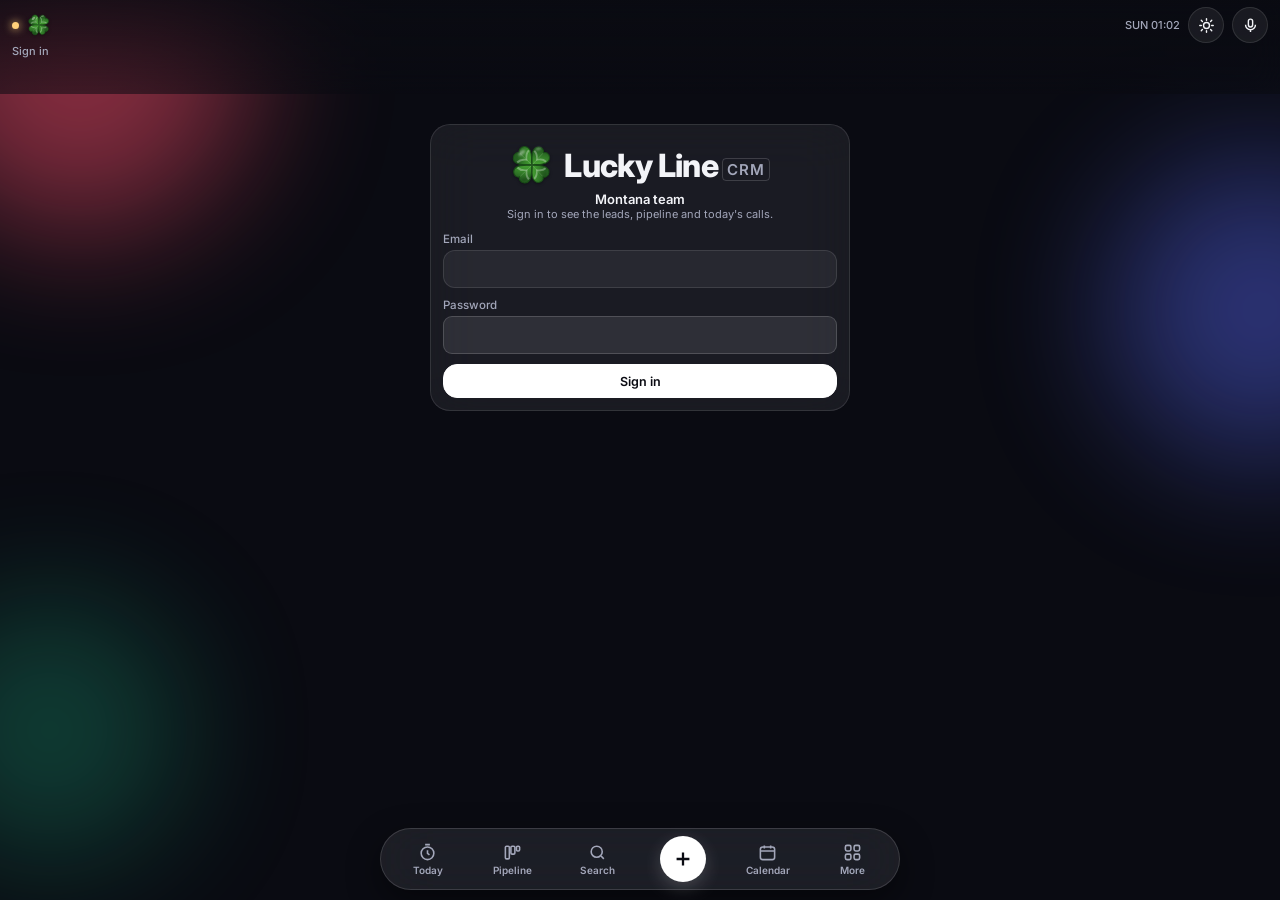
==== index.html @ 07304c15 "Header and sign-in icon: matte four-leaf clover (Clvr without face or stem) Co-Authored-By: Claude O" ====
<!DOCTYPE html>
<html lang="en">
<head>
<meta charset="utf-8">
<meta name="robots" content="noindex,nofollow">
<meta name="viewport" content="width=device-width,initial-scale=1,viewport-fit=cover">
<title>Lucky Line CRM</title>
<meta name="theme-color" content="#0a0b12">
<link rel="manifest" href="manifest.webmanifest">
<meta name="apple-mobile-web-app-capable" content="yes">
<meta name="mobile-web-app-capable" content="yes">
<meta name="apple-mobile-web-app-status-bar-style" content="black-translucent">
<meta name="apple-mobile-web-app-title" content="Lucky Line">
<link rel="apple-touch-icon" href="icons/icon-180.png">
<link rel="icon" href="icons/icon-192.png">
<script>try{const m=localStorage.getItem('llcrm.theme')||'night';if(m==='day'||(m==='auto'&&matchMedia('(prefers-color-scheme: light)').matches))document.documentElement.classList.add('daymode')}catch(e){}</script>
<link rel="stylesheet" href="x.css">
<link rel="preconnect" href="https://fonts.googleapis.com">
<link href="https://fonts.googleapis.com/css2?family=Inter:wght@400;500;600&family=JetBrains+Mono:wght@500&display=swap" rel="stylesheet">
<style>
/* App shell: top bar, scrolling content and the floating menu are stacked flex rows, so nothing ever sits on top of content. */
:root{--bg:#06080c;--panel:#0e1219;--panel2:#141a23;--border:#1b2230;--border2:#263042;--text:#e9eef6;--muted:#7c879a;--faint:#556073;--accent:#3ee0a1;--accent-bg:#0f2a20;--red:#ff4d4d;--red-bg:#2a1013;--amber:#ffc53d;--amber-bg:#2a2210;--green:#3ee0a1;--green-bg:#0f2a20;--blue:#6aa8ff}
*{box-sizing:border-box;-webkit-tap-highlight-color:transparent}
html,body{margin:0;height:100%;overflow:hidden;background:var(--bg);color:var(--text);font:13px/1.4 Inter,system-ui,-apple-system,sans-serif;-webkit-font-smoothing:antialiased}
body{display:flex;flex-direction:column;height:100dvh}
button,input,select,textarea{font:inherit;color:inherit}
a{color:inherit;text-decoration:none}
.mono{font-family:'JetBrains Mono',ui-monospace,monospace}
.top{flex:none;position:relative;z-index:30;background:var(--bg);padding:calc(env(safe-area-inset-top) + 6px) 12px 0}
.toprow{display:flex;align-items:center;gap:8px;min-height:38px}
.brand{flex:1;min-width:0;display:flex;align-items:center;gap:8px;font:600 12.5px 'JetBrains Mono',monospace;letter-spacing:.12em;color:var(--accent);text-transform:uppercase}
.dot{width:7px;height:7px;border-radius:50%;background:var(--green);box-shadow:0 0 8px var(--green);flex:none}
.dot.off{background:var(--amber);box-shadow:0 0 8px var(--amber)}
.status{font:500 10.5px 'JetBrains Mono',monospace;color:var(--muted);letter-spacing:.04em;white-space:nowrap;overflow:hidden;text-overflow:ellipsis;padding:0 0 6px;text-transform:uppercase}
.ib{width:36px;height:36px;border-radius:10px;border:1px solid var(--border);background:var(--panel);display:grid;place-items:center;cursor:pointer;flex:none}
.ib svg{width:17px;height:17px}
/* urgency orbs: glow grows green → yellow → red → hot red */
.orbs{display:flex;gap:10px;overflow-x:auto;padding:8px 2px 12px;scrollbar-width:none;border-bottom:1px solid var(--border)}
.orbs::-webkit-scrollbar{display:none}
.orb{flex:none;width:60px;text-align:center;font:600 9.5px 'JetBrains Mono',monospace;letter-spacing:.04em;color:var(--muted);text-transform:uppercase;cursor:pointer;background:none;border:0;padding:6px 0 0}
.orb i{display:grid;place-items:center;width:50px;height:50px;border-radius:50%;margin:0 auto 6px;font:700 12px 'JetBrains Mono',monospace;font-style:normal;color:#fff;background:#0b0f15}
.orb span{display:block;white-space:nowrap;overflow:hidden;text-overflow:ellipsis}
.og i{border:2px solid var(--green);box-shadow:0 0 6px rgba(62,224,161,.45)}
.oy i{border:2px solid var(--amber);box-shadow:0 0 10px rgba(255,197,61,.7),0 0 18px rgba(255,197,61,.3)}
.or i{border:2.5px solid var(--red);box-shadow:0 0 12px rgba(255,77,77,.85),0 0 24px rgba(255,77,77,.45)}
.orr i{border:3px solid #ff2d55;box-shadow:0 0 14px #ff2d55,0 0 30px rgba(255,45,85,.7),0 0 50px rgba(255,45,85,.35);animation:throb 1.4s ease-in-out infinite}
@keyframes throb{50%{box-shadow:0 0 20px #ff2d55,0 0 44px rgba(255,45,85,.85),0 0 70px rgba(255,45,85,.45)}}
@media (prefers-reduced-motion:reduce){.orr i,.late3{animation:none}}
#scroll{flex:1;min-height:0;overflow-y:auto;-webkit-overflow-scrolling:touch;overscroll-behavior:contain}
main{max-width:820px;margin:0 auto;padding:12px 12px 20px}
h2{font:600 10.5px 'JetBrains Mono',monospace;letter-spacing:.1em;text-transform:uppercase;color:var(--muted);margin:16px 2px 8px;display:flex;justify-content:space-between;align-items:center}
h2 .n{color:var(--faint)}
.card{background:var(--panel);border:1px solid var(--border);border-radius:14px;padding:11px}
.stack>*+*{margin-top:8px}
.grid{display:grid;grid-template-columns:repeat(2,minmax(0,1fr));gap:8px}
.w2{grid-column:1/-1}
.grid2{display:grid;grid-template-columns:repeat(2,minmax(0,1fr));gap:8px}
@media (min-width:700px){.grid{grid-template-columns:repeat(3,minmax(0,1fr))}}
.row{display:flex;align-items:center;gap:8px}
.grow{flex:1;min-width:0}
.t{font-weight:600;font-size:13px;line-height:1.25;overflow-wrap:anywhere}
.s{font-size:11px;color:var(--muted);overflow-wrap:anywhere;line-height:1.35}
.k{font:600 9.5px 'JetBrains Mono',monospace;letter-spacing:.1em;text-transform:uppercase;color:var(--muted)}
.v{font:700 22px 'JetBrains Mono',monospace;letter-spacing:-.02em;margin-top:2px}
.tag{font:700 10px 'JetBrains Mono',monospace;letter-spacing:.06em;text-transform:uppercase;margin-top:6px;display:block}
.pill{display:inline-flex;align-items:center;gap:4px;font:600 10px 'JetBrains Mono',monospace;letter-spacing:.05em;text-transform:uppercase;padding:2px 7px;border-radius:6px;background:var(--panel2);color:var(--muted);white-space:nowrap}
.pill.red{background:var(--red-bg);color:var(--red)}.pill.amber{background:var(--amber-bg);color:var(--amber)}.pill.green{background:var(--green-bg);color:var(--green)}.pill.acc{background:var(--accent-bg);color:var(--accent)}
.clock{font:700 26px 'JetBrains Mono',monospace;letter-spacing:-.02em;margin:6px 0 6px;color:var(--amber)}
.clock.late{color:var(--red);text-shadow:0 0 14px rgba(255,77,77,.55)}
.bar{height:3px;border-radius:2px;background:var(--panel2);overflow:hidden}.bar>i{display:block;height:3px;background:var(--amber)}
.bar.late>i{background:var(--red);box-shadow:0 0 8px var(--red)}
.btns{display:flex;gap:6px;flex-wrap:wrap;margin-top:10px}
.b{min-height:34px;padding:0 11px;border-radius:9px;border:1px solid var(--border2);background:var(--panel2);display:inline-flex;align-items:center;justify-content:center;gap:5px;cursor:pointer;font-weight:600;font-size:12px;text-align:center}
.b.p{background:var(--accent);border-color:var(--accent);color:#03140d;box-shadow:0 0 14px rgba(62,224,161,.35)}
.b.sm{min-height:32px;padding:0 9px;font-size:11.5px}
.b.ic{width:34px;padding:0}
.b svg{width:14px;height:14px}
.b.f{flex:1 1 110px}
.stat .v{font-size:24px}
.task{display:flex;gap:8px;align-items:flex-start;padding:10px 0;border-top:1px solid var(--border)}
.task:first-child{border-top:0;padding-top:0}
.chk{width:22px;height:22px;border-radius:7px;border:1.5px solid var(--faint);background:transparent;flex:none;cursor:pointer;display:grid;place-items:center;padding:0}
.chk svg{width:13px;height:13px;opacity:0}.chk.on{background:var(--accent);border-color:var(--accent);color:#03140d}.chk.on svg{opacity:1}
.acts{display:flex;gap:5px;margin-top:8px;flex-wrap:wrap}
/* floating frosted menu (in its own row, so it never covers content) */
.nav{flex:none;position:relative;z-index:20;padding:6px 14px calc(env(safe-area-inset-bottom) + 10px);background:var(--bg)}
.nav>div{max-width:520px;margin:0 auto;height:62px;border-radius:31px;background:rgba(22,28,38,.72);backdrop-filter:blur(22px) saturate(1.4);-webkit-backdrop-filter:blur(22px) saturate(1.4);border:1px solid rgba(255,255,255,.08);box-shadow:0 10px 30px rgba(0,0,0,.55);display:grid;grid-template-columns:repeat(6,1fr);align-items:center;padding:0 4px}
.nav a{display:flex;flex-direction:column;align-items:center;justify-content:center;gap:2px;font:600 9px 'JetBrains Mono',monospace;letter-spacing:.08em;text-transform:uppercase;color:var(--muted);height:52px;border-radius:26px}
.nav a.on{color:var(--accent);text-shadow:0 0 10px rgba(62,224,161,.7)}
.nav a.on svg{filter:drop-shadow(0 0 6px rgba(62,224,161,.8))}
.nav svg{width:19px;height:19px}
.nav a.plus{width:46px;height:46px;margin:0 auto;border-radius:50%;background:var(--accent);color:#03140d;box-shadow:0 0 18px rgba(62,224,161,.6)}
.nav a.plus svg{width:22px;height:22px}
.chips{display:flex;gap:6px;overflow-x:auto;padding-bottom:4px;scrollbar-width:none}.chips::-webkit-scrollbar{display:none}
.chip{flex:none;min-height:32px;padding:0 11px;border-radius:16px;border:1px solid var(--border2);background:var(--panel);font:600 10.5px 'JetBrains Mono',monospace;letter-spacing:.05em;text-transform:uppercase;cursor:pointer;white-space:nowrap;color:var(--muted)}
.chip.on{background:var(--accent-bg);color:var(--accent);border-color:var(--accent);box-shadow:0 0 10px rgba(62,224,161,.3)}
.risk{height:3px;border-radius:2px;background:var(--panel2);margin-top:8px;overflow:hidden}.risk>i{display:block;height:3px}
input[type=text],input[type=tel],input[type=email],input[type=number],input[type=search],input[type=date],select,textarea{width:100%;min-height:38px;border-radius:9px;border:1px solid var(--border2);background:var(--panel2);padding:8px 10px;outline:none;font-size:13px}
input:focus,select:focus,textarea:focus{border-color:var(--accent);box-shadow:0 0 0 3px rgba(62,224,161,.15)}
input[type=file]{width:100%;font-size:12px}
textarea{min-height:80px;resize:vertical}
label.f{display:block;font:600 9.5px 'JetBrains Mono',monospace;letter-spacing:.1em;text-transform:uppercase;color:var(--muted);margin:10px 0 4px}
.empty{color:var(--muted);font-size:12px;padding:4px 0}
.thumbs{display:grid;grid-template-columns:repeat(4,minmax(0,1fr));gap:5px;margin-top:8px}.thumbs img{width:100%;aspect-ratio:4/3;object-fit:cover;border-radius:6px;display:block;background:var(--panel2)}
.prog{font:500 11.5px 'JetBrains Mono',monospace;color:var(--muted);white-space:pre-wrap}
.sec{margin-top:12px;padding-top:10px;border-top:1px solid var(--border)}
.find{padding:7px 0;border-top:1px solid var(--border)}.find:first-child{border-top:0}
.note{padding:8px 0;border-top:1px solid var(--border)}.note:first-child{border-top:0}
.hide{display:none!important}
/* escalation: each day late it gets bigger, redder, louder */
.late1{border-color:rgba(255,197,61,.6)!important;box-shadow:0 0 12px rgba(255,197,61,.15)}
.late2{border-color:rgba(255,77,77,.75)!important;background:linear-gradient(180deg,#1d0d10,var(--panel))!important;box-shadow:0 0 16px rgba(255,77,77,.25)}.late2 .t{font-size:14.5px!important}
.late3{border:1.5px solid #ff2d55!important;background:linear-gradient(180deg,#2a0b12,var(--panel))!important;box-shadow:0 0 22px rgba(255,45,85,.4);animation:pulse 1.6s ease-in-out infinite}.late3 .t{font-size:16px!important}
@keyframes pulse{50%{box-shadow:0 0 34px rgba(255,45,85,.65)}}
.alarm{border:1px solid rgba(255,77,77,.6);background:linear-gradient(90deg,#2a0b12,#1a0d10);border-radius:14px;padding:11px 12px;box-shadow:0 0 20px rgba(255,77,77,.2)}
.alarm .big{font:700 15px 'JetBrains Mono',monospace;letter-spacing:.04em;color:#ff6b6b;text-transform:uppercase}
.alarm .sub{font-size:11px;color:#d79a9a;margin-top:2px}
.latetag{color:var(--red)}
.est{margin-top:8px}.lines{width:100%;border-collapse:collapse;table-layout:fixed;margin-top:8px}
.lines td{padding:3px 2px;vertical-align:top}.lines input{min-height:34px;padding:5px 7px;font-size:12px}

.logo{width:24px;height:24px;flex:none;filter:drop-shadow(0 1px 1.5px rgba(0,0,0,.35))}
.wm{display:inline-flex;align-items:baseline;gap:1px;font:800 17px Inter,sans-serif;letter-spacing:-.035em;text-transform:none}
.wm b{font-weight:800;background:linear-gradient(90deg,#d4ff3a,#2fe0a0);-webkit-background-clip:text;background-clip:text;color:transparent;filter:drop-shadow(0 0 8px rgba(120,240,120,.35))}
.wm i{font:700 11px 'JetBrains Mono',monospace;font-style:normal;letter-spacing:.14em;color:var(--text);margin-left:3px;padding:1px 4px;border:1px solid var(--border2);border-radius:4px;transform:translateY(-2px)}
.vt{font:600 12.5px 'JetBrains Mono',monospace;letter-spacing:.12em;color:var(--accent);text-transform:uppercase}
.hero{display:flex;align-items:center;gap:10px;justify-content:center;margin:6px 0 4px}.hero .logo{width:44px;height:44px}.hero .wm{font-size:32px}.hero .wm i{font-size:15px}
.tot{font:700 18px 'JetBrains Mono',monospace;color:var(--accent)}

/* ===== Aurora Glass skin ===== */
:root{--bg:#0a0b12;--panel:rgba(255,255,255,.065);--panel2:rgba(255,255,255,.09);--border:rgba(255,255,255,.11);--border2:rgba(255,255,255,.16);--text:#f3f4f8;--muted:#a3a7ba;--faint:#6f7387;--accent:#7ee8b4;--accent-bg:rgba(126,232,180,.14);--red:#ff7d8f;--red-bg:rgba(255,77,109,.16);--amber:#ffd07a;--amber-bg:rgba(255,190,90,.15);--green:#7ee8b4;--green-bg:rgba(126,232,180,.14)}
html,body{font:13.5px/1.42 Inter,system-ui,-apple-system,sans-serif;background:var(--bg)}
#aurora{position:fixed;inset:0;z-index:0;pointer-events:none;overflow:hidden}
#aurora i{position:absolute;border-radius:50%;filter:blur(70px);opacity:.5;transition:opacity 1s,background 1s}
#aurora .a1{width:340px;height:340px;top:-110px;left:-90px;background:var(--glow1,#ff4f6d)}
#aurora .a2{width:300px;height:300px;top:160px;right:-130px;background:#5b6cff;opacity:.42}
#aurora .a3{width:260px;height:260px;bottom:40px;left:-80px;background:#21c995;opacity:.28}
.top,#scroll,.nav{position:relative;z-index:1;background:transparent}
.top{background:linear-gradient(180deg,rgba(10,11,18,.85),rgba(10,11,18,.55));backdrop-filter:blur(18px);-webkit-backdrop-filter:blur(18px);border:0}
.brand{font:600 13px Inter;letter-spacing:0;text-transform:none;color:var(--text)}
.wm{font:700 15px Inter;letter-spacing:-.02em}.wm b{background:none;-webkit-background-clip:initial;background-clip:initial;color:var(--text);filter:none}.wm i{font:600 10px Inter;letter-spacing:.06em;border-color:var(--border2);color:var(--muted)}
.vt{font:600 15px Inter;letter-spacing:-.01em;color:var(--text);text-transform:none}
.logo{filter:drop-shadow(0 1px 1.5px rgba(0,0,0,.35))}
.status{font:500 11px Inter;letter-spacing:0;text-transform:none;color:var(--muted)}
#clockTop{font:500 11px Inter!important;letter-spacing:0!important;text-transform:none}
.ib{background:var(--panel);border-color:var(--border);border-radius:50%;backdrop-filter:blur(20px)}
.orbs{border-bottom:0;gap:12px;padding:10px 4px 14px;align-items:flex-end}
.orb{width:auto;min-width:58px;font:600 10.5px Inter;letter-spacing:0;text-transform:none;color:var(--muted)}
.orb i{font:700 12px Inter;background:rgba(255,255,255,.06);backdrop-filter:blur(16px);transition:all .4s}
.og i{width:44px;height:44px;border:2px solid rgba(126,232,180,.55);box-shadow:0 0 8px rgba(126,232,180,.25);color:#cfeee0}
.oy i{width:52px;height:52px;border:2.5px solid #ffd07a;box-shadow:0 0 14px rgba(255,208,122,.55),0 0 26px rgba(255,208,122,.25);color:#ffe4ad}
.or i{width:60px;height:60px;border:3px solid #ff6b81;box-shadow:0 0 18px rgba(255,107,129,.8),0 0 36px rgba(255,107,129,.4);color:#fff;font-size:13px}
.or2 i{width:68px;height:68px;border:3px solid #ff4d6d;background:rgba(255,77,109,.18);box-shadow:0 0 22px #ff4d6d,0 0 46px rgba(255,77,109,.55);color:#fff;font-size:14px;animation:throb 1.6s ease-in-out infinite}
.orr i{width:78px;height:78px;border:3.5px solid #ff3355;background:rgba(255,51,85,.26);box-shadow:0 0 26px #ff3355,0 0 60px rgba(255,51,85,.7),0 0 90px rgba(255,51,85,.35);color:#fff;font-size:15px;animation:throb 1.2s ease-in-out infinite}
.or span,.or2 span,.orr span{color:#ffb3be;font-weight:700}
@keyframes throb{50%{transform:scale(1.04);filter:brightness(1.25)}}
main{padding:6px 14px 20px}
h2{font:600 12.5px Inter;letter-spacing:0;text-transform:none;color:var(--muted);margin:18px 4px 8px}
h2 .n{color:var(--faint);font:500 12px Inter}
.card{background:var(--panel);border:1px solid var(--border);border-radius:20px;padding:12px;backdrop-filter:blur(24px) saturate(1.3);-webkit-backdrop-filter:blur(24px) saturate(1.3)}
.k{font:500 11.5px Inter;letter-spacing:0;text-transform:none;color:var(--muted)}
.v{font:700 26px Inter;letter-spacing:-.04em}
.tag{font:600 11px Inter;letter-spacing:0;text-transform:none}
.pill{font:600 10.5px Inter;letter-spacing:0;text-transform:none;border-radius:20px;padding:3px 9px}
.clock{font:700 28px Inter;letter-spacing:-.045em;margin:6px 0 4px;color:var(--text)}
.clock.late{color:var(--red);text-shadow:none}
.bar,.risk{height:4px;border-radius:2px;background:rgba(255,255,255,.08)}.bar>i,.risk>i{height:4px;border-radius:2px}
.b{border-radius:14px;background:rgba(255,255,255,.08);border-color:var(--border);font:600 12.5px Inter}
.b.p{background:#fff;border-color:#fff;color:#0a0b12;box-shadow:none}
.b.ic{border-radius:50%;width:36px;min-height:36px}
.chk{border-radius:50%;border-color:rgba(255,255,255,.3)}
.chk.on{background:var(--accent);border-color:var(--accent);color:#0a0b12}
.nav{background:transparent;padding:6px 16px calc(env(safe-area-inset-bottom) + 10px)}
.nav>div{background:rgba(255,255,255,.08);border:1px solid rgba(255,255,255,.14);backdrop-filter:blur(30px) saturate(1.5);-webkit-backdrop-filter:blur(30px) saturate(1.5);box-shadow:0 12px 34px rgba(0,0,0,.45)}
.nav a{font:600 10px Inter;letter-spacing:0;text-transform:none;color:var(--muted)}
.nav a.on{color:#fff;text-shadow:none}.nav a.on svg{filter:none}
.nav a.plus{background:#fff;color:#0a0b12;box-shadow:0 6px 18px rgba(255,255,255,.18)}
.chip{font:600 11.5px Inter;letter-spacing:0;text-transform:none;background:var(--panel);border-color:var(--border);color:var(--muted);backdrop-filter:blur(16px)}
.chip.on{background:#fff;color:#0a0b12;border-color:#fff;box-shadow:none}
input[type=text],input[type=tel],input[type=email],input[type=number],input[type=search],input[type=date],input[type=password],select,textarea{background:rgba(255,255,255,.06);border-color:var(--border);border-radius:12px}
input[type=date]{-webkit-appearance:none;appearance:none;display:block;min-width:0;max-width:100%;text-align:left}
label.f{font:500 11.5px Inter;letter-spacing:0;text-transform:none;color:var(--muted)}
.alarm{background:linear-gradient(135deg,rgba(255,77,109,.28),rgba(255,77,109,.1));border:1px solid rgba(255,107,129,.45);border-radius:20px;box-shadow:none;backdrop-filter:blur(20px)}
.alarm .big{font:700 17px Inter;letter-spacing:-.02em;text-transform:none;color:#fff}
.alarm .sub{color:#ffc2cb}
.late1{border-color:rgba(255,208,122,.55)!important;box-shadow:none}
.late2{border-color:rgba(255,107,129,.7)!important;background:rgba(255,77,109,.14)!important;box-shadow:0 0 22px rgba(255,77,109,.18)}
.late3{border:1.5px solid #ff4d6d!important;background:rgba(255,77,109,.22)!important;box-shadow:0 0 30px rgba(255,77,109,.35)}
.ptile .nm{font:600 13px Inter;line-height:1.25;display:-webkit-box;-webkit-line-clamp:2;-webkit-box-orient:vertical;overflow:hidden}
.grid .card>.row .t{overflow-wrap:anywhere;display:-webkit-box;-webkit-line-clamp:3;-webkit-box-orient:vertical;overflow:hidden}.ptile .tm{font:700 27px Inter;letter-spacing:-.045em;margin:6px 0 2px}
.tot{font:700 20px Inter;color:var(--text)}
.hello{font:700 26px Inter;letter-spacing:-.04em;line-height:1.1;margin:4px 4px 2px}

/* view-only team members: no edit controls */
body.ro .chk,body.ro .nav a.plus,body.ro button.b,body.ro #rflBtn,body.ro a[href^="#inspect-"],body.ro a.b.p[href^="#job-"]:not(.keep){display:none!important}
body.ro input:not([type=search]):not([type=email]):not([type=password]),body.ro select,body.ro textarea{pointer-events:none;opacity:.75}
body.ro .ro-note{display:block!important}
.nx{display:block;margin-top:6px;font-size:12px;line-height:1.4;color:var(--text);white-space:pre-wrap;overflow-wrap:anywhere;cursor:pointer;text-align:left;background:none;border:0;padding:0;font-family:inherit;width:100%}
.nx b{font-weight:600;color:var(--muted);font-size:10px;letter-spacing:.06em;text-transform:uppercase;display:block;margin-bottom:2px}
.nx>span{display:-webkit-box;-webkit-line-clamp:3;-webkit-box-orient:vertical;overflow:hidden}
.nx:after{content:'Tap for full notes ›';display:block;margin-top:3px;font-size:10px;color:var(--muted)}
#nsheet{position:fixed;inset:0;z-index:90;display:none;background:rgba(0,0,0,.55);backdrop-filter:blur(6px);-webkit-backdrop-filter:blur(6px)}
#nsheet.on{display:flex;align-items:flex-end;justify-content:center}
#nsheet .pn{width:100%;max-width:560px;max-height:86vh;overflow:auto;background:rgba(20,24,34,.97);border:1px solid rgba(255,255,255,.12);border-radius:22px 22px 0 0;padding:16px 16px calc(20px + env(safe-area-inset-bottom))}
#nsheet .hd{display:flex;align-items:flex-start;gap:10px;position:sticky;top:-16px;background:rgba(20,24,34,.97);padding:4px 0 10px;margin-top:-4px}
#nsheet .hd .t{flex:1;font-size:17px}
#nsheet .blk{margin-top:12px}#nsheet .blk>b{display:block;font-size:10px;letter-spacing:.06em;text-transform:uppercase;color:var(--muted);margin-bottom:4px;font-weight:600}
#nsheet .txt{white-space:pre-wrap;overflow-wrap:anywhere;font-size:14px;line-height:1.45}
/* long text: 3 lines then …, tap for the whole note */
.cl3{display:-webkit-box;-webkit-line-clamp:3;-webkit-box-orient:vertical;overflow:hidden}
.cl3.cut{cursor:pointer}
textarea.fit{resize:none;overflow:hidden;line-height:1.4;min-height:0}
.fitw{position:relative;display:block}.fitw.more:after{content:'…  more';position:absolute;right:6px;bottom:5px;padding:1px 8px;border-radius:9px;font:600 11px Inter;color:var(--text);background:rgba(30,36,50,.95);pointer-events:none}
body.ro textarea.fit{pointer-events:auto!important}
#tsheet{position:fixed;inset:0;z-index:95;display:none;background:rgba(0,0,0,.55);backdrop-filter:blur(6px);-webkit-backdrop-filter:blur(6px)}
#tsheet.on{display:flex;align-items:flex-end;justify-content:center}
#tsheet .pn{width:100%;max-width:560px;max-height:86vh;overflow:auto;background:rgba(20,24,34,.97);border:1px solid rgba(255,255,255,.12);border-radius:22px 22px 0 0;padding:16px 16px calc(20px + env(safe-area-inset-bottom))}
#tsheet .txt{white-space:pre-wrap;overflow-wrap:anywhere;font-size:15px;line-height:1.5;margin-top:10px}
#tsheet textarea{min-height:40vh;margin-top:10px;font-size:15px;line-height:1.5}
body.ro .nav>div{grid-template-columns:repeat(5,1fr)}
body.ro button.b.vp{display:inline-flex!important}
.step{display:flex;gap:10px;align-items:flex-start;margin-top:12px}.step>.n{flex:none;width:26px;height:26px;border-radius:50%;display:grid;place-items:center;font:700 12px Inter;background:rgba(255,255,255,.1);color:var(--muted)}.step.done>.n{background:var(--green);color:#03140d}.step.now>.n{background:#fff;color:#0a0b12}.step .grow{min-width:0}
.b.big{min-height:48px;font-size:14.5px;width:100%}
.sendurl{display:block;overflow-wrap:anywhere;font-size:12px;padding:8px 10px;border-radius:10px;background:rgba(255,255,255,.06);margin-top:8px}
body.ro button.b.keep{display:inline-flex!important}
.ro-note{display:none;font:600 11px Inter;color:var(--amber);margin:0 4px 10px}

/* ===== Day mode (white background). Toggle: sun/moon button in the top bar. ===== */
html.daymode{--bg:#f4f6f9;--panel:rgba(255,255,255,.82);--panel2:#fff;--border:rgba(15,23,42,.09);--border2:rgba(15,23,42,.16);--text:#0f1520;--muted:#5b6476;--faint:#8a93a5;--accent:#0f9d63;--accent-bg:rgba(15,157,99,.1);--red:#e11d48;--red-bg:rgba(225,29,72,.08);--amber:#b7791f;--amber-bg:rgba(183,121,31,.1);--green:#0f9d63;--green-bg:rgba(15,157,99,.1);color-scheme:light}
html.daymode #aurora i{opacity:.16;filter:blur(90px)}
html.daymode .top{background:linear-gradient(180deg,rgba(244,246,249,.94),rgba(244,246,249,.75))}
html.daymode .card{box-shadow:0 1px 2px rgba(15,23,42,.05),0 6px 18px rgba(15,23,42,.05)}
html.daymode .orb i{background:#fff;color:#0f1520}
html.daymode .og i{border-color:#18b277;box-shadow:0 0 8px rgba(24,178,119,.3);color:#0d5c3e}
html.daymode .oy i{border-color:#e0a12b;box-shadow:0 0 12px rgba(224,161,43,.45);color:#7a5206}
html.daymode .or i,html.daymode .or2 i,html.daymode .orr i{color:#9f1239;background:#fff}
html.daymode .or span,html.daymode .or2 span,html.daymode .orr span{color:#be123c}
html.daymode .bar,html.daymode .risk{background:rgba(15,23,42,.08)}
html.daymode .b{background:rgba(15,23,42,.05)}
html.daymode .b.p,html.daymode .chip.on,html.daymode .day.on{background:#0f1520;border-color:#0f1520;color:#fff}
html.daymode .day.on b{color:#fff}
html.daymode .chk{border-color:rgba(15,23,42,.3)}
html.daymode .nav>div{background:rgba(255,255,255,.85);border-color:rgba(15,23,42,.1);box-shadow:0 10px 30px rgba(15,23,42,.14)}
html.daymode .nav a.on{color:#0f1520}
html.daymode .nav a.plus{background:#0f1520;color:#fff;box-shadow:0 6px 18px rgba(15,23,42,.25)}
html.daymode input[type=text],html.daymode input[type=tel],html.daymode input[type=email],html.daymode input[type=number],html.daymode input[type=search],html.daymode input[type=date],html.daymode input[type=password],html.daymode select,html.daymode textarea{background:#fff}
html.daymode .alarm{background:linear-gradient(135deg,rgba(225,29,72,.12),rgba(225,29,72,.04));border-color:rgba(225,29,72,.35)}
html.daymode .alarm .big{color:#9f1239}html.daymode .alarm .sub{color:#be123c}
html.daymode .late2{background:rgba(225,29,72,.06)!important}html.daymode .late3{background:rgba(225,29,72,.1)!important}
html.daymode #nsheet .pn,html.daymode #nsheet .hd,html.daymode #tsheet .pn{background:rgba(255,255,255,.98);border-color:rgba(15,23,42,.1)}
html.daymode .fitw.more:after{background:rgba(255,255,255,.95)}
html.daymode .clock{color:#0f1520}
html.daymode .hello{color:#0f1520}
.ib.thm svg{width:17px;height:17px}
@media (max-width:400px){#clockTop{display:none!important}}

/* day view: pink and red washes become light green */
html.daymode #aurora .a1{background:#7ee8b4!important}
html.daymode #aurora .a2{background:#a7f3d0}
html.daymode .alarm{background:linear-gradient(135deg,rgba(52,211,153,.18),rgba(52,211,153,.06));border-color:rgba(16,185,129,.45)}
html.daymode .alarm .big{color:#065f46}html.daymode .alarm .sub{color:#047857}
html.daymode .late1{border-color:rgba(16,185,129,.55)!important}
html.daymode .late2{background:rgba(52,211,153,.12)!important;border-color:rgba(16,185,129,.6)!important;box-shadow:0 0 18px rgba(52,211,153,.2)}
html.daymode .late3{background:rgba(52,211,153,.18)!important;border-color:#10b981!important;box-shadow:0 0 24px rgba(52,211,153,.3)}
html.daymode{--red:#059669;--red-bg:rgba(52,211,153,.14)}
html.daymode .tick .dn{color:#e11d48}
html.daymode .top{background:linear-gradient(180deg,rgba(240,253,246,.95),rgba(244,246,249,.78))}

/* room for the glow so it isn't boxed in */
.orbs{padding:22px 22px 20px;margin:-4px -18px -8px;align-items:center;-webkit-mask:linear-gradient(90deg,transparent,#000 22px calc(100% - 22px),transparent),linear-gradient(transparent,#000 16px calc(100% - 16px),transparent);-webkit-mask-composite:source-in;mask:linear-gradient(90deg,transparent,#000 22px calc(100% - 22px),transparent),linear-gradient(transparent,#000 16px calc(100% - 16px),transparent);mask-composite:intersect}
/* clock rings: ring sweeps around like a clock, green → yellow → red; overdue = full ring, bigger, brighter, faster pulse */
@property --pp{syntax:'<number>';inherits:false;initial-value:0}
@property --rot{syntax:'<angle>';inherits:false;initial-value:0deg}
.orb.clk i{position:relative;width:var(--s);height:var(--s);border:0;color:#fff;background:rgba(255,255,255,.05);box-shadow:0 0 var(--g) color-mix(in srgb,var(--c) 70%,transparent),inset 0 0 calc(var(--g)/2) color-mix(in srgb,var(--c) 25%,transparent);transition:width .6s,height .6s,box-shadow .6s;animation:none;filter:none;transform:none;font-size:calc(var(--s)/4.6)}
.orb.clk i::before{content:'';position:absolute;inset:0;border-radius:50%;--pp:var(--p);background:conic-gradient(var(--c) calc(var(--pp)*1%),rgba(255,255,255,.1) 0);-webkit-mask:radial-gradient(farthest-side,transparent calc(100% - 4px),#000 calc(100% - 3.5px));mask:radial-gradient(farthest-side,transparent calc(100% - 4px),#000 calc(100% - 3.5px));animation:sweep 1.4s cubic-bezier(.2,.8,.2,1) both}
@keyframes sweep{from{--pp:0}}
/* clock hand: bright tip riding the edge of the ring */
.orb.clk i::after{content:'';position:absolute;inset:0;border-radius:50%;background:conic-gradient(from var(--rot),transparent 0 82%,color-mix(in srgb,var(--c) 40%,#fff) 97%,transparent 100%);-webkit-mask:radial-gradient(farthest-side,transparent calc(100% - 4px),#000 calc(100% - 3.5px));mask:radial-gradient(farthest-side,transparent calc(100% - 4px),#000 calc(100% - 3.5px));opacity:.85;animation:hand 4s linear infinite}
.orb.clk.late i::after{animation-duration:calc(var(--spd)*2.2)}
@keyframes hand{to{--rot:360deg}}
.orb.clk.pulse i{animation:beat var(--spd) ease-in-out infinite}
@keyframes beat{50%{transform:scale(1.06);box-shadow:0 0 calc(var(--g)*1.3) var(--c),inset 0 0 var(--g) color-mix(in srgb,var(--c) 40%,transparent)}}
.orb.clk span{color:var(--muted);font-weight:600}
.orb.clk.late span{color:color-mix(in srgb,var(--c) 55%,#fff);font-weight:700}
html.daymode .orb.clk i{background:#fff;color:#0f1520}
html.daymode .orb.clk.late i{color:#9f1239}
html.daymode .orb.clk.late span{color:#be123c}
:root{--orb-red:#ff4d5e;--orb-yellow:#ffd07a;--orb-green:#7ee8b4}
html.daymode{--orb-red:#e11d48;--orb-yellow:#eab308;--orb-green:#0f9d63}
html.daymode #aurora .a1{background:var(--glow1)!important}
/* stats & tips stays put; circles scroll underneath it */
.orbs .tick{position:sticky;left:-22px;z-index:5;align-self:stretch;justify-content:center;padding:0 16px 0 22px;margin:-22px 0 -20px -22px;isolation:isolate}
.orbs .tick::before{content:'';position:absolute;inset:0 0 0 -14px;background:var(--bg);filter:blur(8px);z-index:-1}
.orbs .tick .tbox{background:color-mix(in srgb,var(--panel2) 100%,var(--bg))}
html.daymode .orbs .tick::before{background:#f4f8f6}
html.daymode .orbs .tick .tbox{background:#fff}
@media (prefers-reduced-motion:reduce){.orb.clk i,.orb.clk i::before,.orb.clk i::after{animation:none}}
</style>
</head>
<body>
<div id="aurora" aria-hidden="true"><i class="a1"></i><i class="a2"></i><i class="a3"></i></div>
<div class="top" id="top"><div class="toprow">
 <a class="ib" id="backBtn" href="#today" aria-label="Back" style="display:none"><svg viewBox="0 0 24 24" fill="none" stroke="currentColor" stroke-width="2"><path d="M15 6l-6 6 6 6"/></svg></a>
 <div class="brand"><span class="dot off" id="live"></span><svg class="logo" viewBox="15 11 90 90" aria-hidden="true"><defs><radialGradient id="lgm1g" gradientUnits="userSpaceOnUse" cx="42" cy="28" r="80"><stop offset="0" stop-color="#a9dd86"/><stop offset=".3" stop-color="#6fbd4a"/><stop offset=".7" stop-color="#3f962f"/><stop offset="1" stop-color="#245f20"/></radialGradient><filter id="lgm1m" x="-50%" y="-50%" width="200%" height="200%"><feGaussianBlur stdDeviation="1.8"/></filter><clipPath id="lgm1c"><path transform="translate(60 56) rotate(-46) scale(1.0)" d="M0 0 C-4 -6 -17 -15 -19.5 -26 C-21.5 -36 -13 -42 -6 -40.5 C-2.6 -39.6 -0.8 -37.6 0 -35.6 C0.8 -37.6 2.6 -39.6 6 -40.5 C13 -42 21.5 -36 19.5 -26 C17 -15 4 -6 0 0z"/><path transform="translate(60 56) rotate(43) scale(0.96)" d="M0 0 C-4 -6 -17 -15 -19.5 -26 C-21.5 -36 -13 -42 -6 -40.5 C-2.6 -39.6 -0.8 -37.6 0 -35.6 C0.8 -37.6 2.6 -39.6 6 -40.5 C13 -42 21.5 -36 19.5 -26 C17 -15 4 -6 0 0z"/><path transform="translate(60 56) rotate(137) scale(0.93)" d="M0 0 C-4 -6 -17 -15 -19.5 -26 C-21.5 -36 -13 -42 -6 -40.5 C-2.6 -39.6 -0.8 -37.6 0 -35.6 C0.8 -37.6 2.6 -39.6 6 -40.5 C13 -42 21.5 -36 19.5 -26 C17 -15 4 -6 0 0z"/><path transform="translate(60 56) rotate(226) scale(0.98)" d="M0 0 C-4 -6 -17 -15 -19.5 -26 C-21.5 -36 -13 -42 -6 -40.5 C-2.6 -39.6 -0.8 -37.6 0 -35.6 C0.8 -37.6 2.6 -39.6 6 -40.5 C13 -42 21.5 -36 19.5 -26 C17 -15 4 -6 0 0z"/></clipPath></defs><path transform="translate(60 56) rotate(-46) scale(1.0)" d="M0 0 C-4 -6 -17 -15 -19.5 -26 C-21.5 -36 -13 -42 -6 -40.5 C-2.6 -39.6 -0.8 -37.6 0 -35.6 C0.8 -37.6 2.6 -39.6 6 -40.5 C13 -42 21.5 -36 19.5 -26 C17 -15 4 -6 0 0z" fill="url(#lgm1g)" stroke="#1a4d18" stroke-width="2.2" stroke-linejoin="round"/><path transform="translate(60 56) rotate(43) scale(0.96)" d="M0 0 C-4 -6 -17 -15 -19.5 -26 C-21.5 -36 -13 -42 -6 -40.5 C-2.6 -39.6 -0.8 -37.6 0 -35.6 C0.8 -37.6 2.6 -39.6 6 -40.5 C13 -42 21.5 -36 19.5 -26 C17 -15 4 -6 0 0z" fill="url(#lgm1g)" stroke="#1a4d18" stroke-width="2.2" stroke-linejoin="round"/><path transform="translate(60 56) rotate(137) scale(0.93)" d="M0 0 C-4 -6 -17 -15 -19.5 -26 C-21.5 -36 -13 -42 -6 -40.5 C-2.6 -39.6 -0.8 -37.6 0 -35.6 C0.8 -37.6 2.6 -39.6 6 -40.5 C13 -42 21.5 -36 19.5 -26 C17 -15 4 -6 0 0z" fill="url(#lgm1g)" stroke="#1a4d18" stroke-width="2.2" stroke-linejoin="round"/><path transform="translate(60 56) rotate(226) scale(0.98)" d="M0 0 C-4 -6 -17 -15 -19.5 -26 C-21.5 -36 -13 -42 -6 -40.5 C-2.6 -39.6 -0.8 -37.6 0 -35.6 C0.8 -37.6 2.6 -39.6 6 -40.5 C13 -42 21.5 -36 19.5 -26 C17 -15 4 -6 0 0z" fill="url(#lgm1g)" stroke="#1a4d18" stroke-width="2.2" stroke-linejoin="round"/><g clip-path="url(#lgm1c)"><path transform="translate(60 56) rotate(-46) scale(1.0)" d="M-17.5 -23.5 Q-7 -23 0 -12.5 Q7 -23 17.5 -23.5 L16.8 -27.6 Q7 -27.4 0 -17.8 Q-7 -27.4 -16.8 -27.6z" fill="#fff" opacity=".3"/><path transform="translate(60 56) rotate(-46) scale(1.0)" d="M0 -2 L0 -34" stroke="#fff" stroke-width="1.2" opacity=".25"/><path transform="translate(60 56) rotate(43) scale(0.96)" d="M-17.5 -23.5 Q-7 -23 0 -12.5 Q7 -23 17.5 -23.5 L16.8 -27.6 Q7 -27.4 0 -17.8 Q-7 -27.4 -16.8 -27.6z" fill="#fff" opacity=".3"/><path transform="translate(60 56) rotate(43) scale(0.96)" d="M0 -2 L0 -34" stroke="#fff" stroke-width="1.2" opacity=".25"/><path transform="translate(60 56) rotate(137) scale(0.93)" d="M-17.5 -23.5 Q-7 -23 0 -12.5 Q7 -23 17.5 -23.5 L16.8 -27.6 Q7 -27.4 0 -17.8 Q-7 -27.4 -16.8 -27.6z" fill="#fff" opacity=".3"/><path transform="translate(60 56) rotate(137) scale(0.93)" d="M0 -2 L0 -34" stroke="#fff" stroke-width="1.2" opacity=".25"/><path transform="translate(60 56) rotate(226) scale(0.98)" d="M-17.5 -23.5 Q-7 -23 0 -12.5 Q7 -23 17.5 -23.5 L16.8 -27.6 Q7 -27.4 0 -17.8 Q-7 -27.4 -16.8 -27.6z" fill="#fff" opacity=".3"/><path transform="translate(60 56) rotate(226) scale(0.98)" d="M0 -2 L0 -34" stroke="#fff" stroke-width="1.2" opacity=".25"/></g><g fill="#fff" filter="url(#lgm1m)"><ellipse cx="39" cy="31" rx="8" ry="4" transform="rotate(-40 39 31)" opacity=".38"/><ellipse cx="73" cy="23" rx="6" ry="2.8" transform="rotate(-14 73 23)" opacity=".28"/></g><g fill="#000" filter="url(#lgm1m)" opacity=".12"><ellipse cx="82" cy="74" rx="9" ry="5" transform="rotate(35 82 74)"/><ellipse cx="44" cy="86" rx="7" ry="4" transform="rotate(-30 44 86)"/></g></svg><span id="title"></span></div><span class="mono" id="clockTop" style="font-size:10.5px;color:var(--muted);letter-spacing:.06em"></span>
 <button class="ib" id="signout" aria-label="Sign out" style="display:none" onclick="signOut()"><svg viewBox="0 0 24 24" fill="none" stroke="currentColor" stroke-width="2"><path d="M15 4h4v16h-4M10 8l-4 4 4 4M6 12h11"/></svg></button><button class="ib thm" id="thmBtn" aria-label="Switch day or night" onclick="toggleTheme()"><svg viewBox="0 0 24 24" fill="none" stroke="currentColor" stroke-width="2" stroke-linecap="round"><g id="thmIco"></g></svg></button><button class="ib" id="micBtn" aria-label="Voice command" onclick="startVoice()"><svg viewBox="0 0 24 24" fill="none" stroke="currentColor" stroke-width="2"><rect x="9" y="3" width="6" height="11" rx="3"/><path d="M5 11a7 7 0 0014 0M12 18v3"/></svg></button> </div><div class="status" id="status">Connecting…</div><div class="orbs" id="orbs" aria-label="Most urgent"></div></div>
<div id="scroll"><main><div class="ro-note">View only. Ask Justin to make changes.</div><div id="view"></div></main></div>
<nav class="nav"><div>
 <a href="#today" data-v="today"><svg viewBox="0 0 24 24" fill="none" stroke="currentColor" stroke-width="2"><circle cx="12" cy="13" r="8"/><path d="M12 9v4l2.5 2M9 2h6"/></svg>Today</a>
 <a href="#pipeline" data-v="pipeline"><svg viewBox="0 0 24 24" fill="none" stroke="currentColor" stroke-width="2"><rect x="3" y="4" width="5" height="16" rx="1.5"/><rect x="10" y="4" width="5" height="10" rx="1.5"/><rect x="17" y="4" width="4" height="6" rx="1.5"/></svg>Pipeline</a>
 <a href="#search" data-v="search"><svg viewBox="0 0 24 24" fill="none" stroke="currentColor" stroke-width="2"><circle cx="11" cy="11" r="7"/><path d="M20 20l-3.5-3.5"/></svg>Search</a>
 <a href="#add" data-v="add" class="plus" aria-label="New lead"><svg viewBox="0 0 24 24" fill="none" stroke="currentColor" stroke-width="2.5"><path d="M12 5v14M5 12h14"/></svg></a>
 <a href="#calendar" data-v="calendar"><svg viewBox="0 0 24 24" fill="none" stroke="currentColor" stroke-width="2"><rect x="3" y="5" width="18" height="16" rx="3"/><path d="M3 10h18M8 3v4M16 3v4"/></svg>Calendar</a>
 <a href="#more" data-v="more"><svg viewBox="0 0 24 24" fill="none" stroke="currentColor" stroke-width="2"><rect x="3" y="3" width="7" height="7" rx="2"/><rect x="14" y="3" width="7" height="7" rx="2"/><rect x="3" y="14" width="7" height="7" rx="2"/><rect x="14" y="14" width="7" height="7" rx="2"/></svg>More</a>
</div></nav>
<script>
const PID='wwqjoagdnclaylllzcut', TZ='America/Denver';
const $=s=>document.querySelector(s), V=$('#view');
const esc=s=>String(s??'').replace(/[&<>"']/g,c=>({'&':'&amp;','<':'&lt;','>':'&gt;','"':'&quot;',"'":'&#39;'}[c]));
const q=v=>v==null||v===''?'null':"'"+String(v).replace(/'/g,"''")+"'";
const ICON={call:'<svg viewBox="0 0 24 24" fill="none" stroke="currentColor" stroke-width="2"><path d="M5 4h4l2 5-2.5 1.5a11 11 0 005 5L15 13l5 2v4a2 2 0 01-2 2A16 16 0 013 6a2 2 0 012-2"/></svg>',text:'<svg viewBox="0 0 24 24" fill="none" stroke="currentColor" stroke-width="2"><path d="M4 5h16v11H8l-4 4z"/></svg>',mail:'<svg viewBox="0 0 24 24" fill="none" stroke="currentColor" stroke-width="2"><rect x="3" y="5" width="18" height="14" rx="2"/><path d="M3 7l9 6 9-6"/></svg>',check:'<svg viewBox="0 0 24 24" fill="none" stroke="currentColor" stroke-width="3"><path d="M5 12l5 5 9-10"/></svg>',snooze:'<svg viewBox="0 0 24 24" fill="none" stroke="currentColor" stroke-width="2"><circle cx="12" cy="13" r="8"/><path d="M12 9v4l3 2"/></svg>',video:'<svg viewBox="0 0 24 24" fill="none" stroke="currentColor" stroke-width="2"><rect x="2" y="6" width="14" height="12" rx="2"/><path d="M16 10l6-3v10l-6-3"/></svg>',send:'<svg viewBox="0 0 24 24" fill="none" stroke="currentColor" stroke-width="2"><path d="M4 12l16-8-6 16-3-7z"/></svg>',doc:'<svg viewBox="0 0 24 24" fill="none" stroke="currentColor" stroke-width="2"><path d="M6 2h8l5 5v15H6z"/><path d="M14 2v5h5M9 13h7M9 17h7"/></svg>'};
let mcp=null, sampler=null, cache={};
function status(t){$('#status').textContent=t}

/* ---------- data layer: the viewer's own Supabase connector ---------- */
function textOf(p){if(p==null)return'';if(typeof p==='string')return p;if(Array.isArray(p))return p.map(textOf).join('\n');if(typeof p.text==='string')return p.text;if(p.content)return textOf(p.content);if(p.payload)return textOf(p.payload);if(p.result)return textOf(p.result);return JSON.stringify(p)}
let lastRaw='';
function findRows(x,depth){ // walk any shape (objects, arrays, JSON strings) until we hit an array of row objects
  if(depth>6||x==null)return null;
  if(Array.isArray(x)){if(x.length===0||(typeof x[0]==='object'&&x[0]!==null&&!('type' in x[0]&&'text' in x[0])))return x;for(const v of x){const r=findRows(v,depth+1);if(r)return r}return null}
  if(typeof x==='object'){for(const k of ['structuredContent','result','rows','data','payload','content','text']){if(k in x){const r=findRows(x[k],depth+1);if(r)return r}}for(const k in x){const r=findRows(x[k],depth+1);if(r)return r}return null}
  if(typeof x==='string'){const s=x.trim();
    try{const o=JSON.parse(s);if(o!==s){const r=findRows(o,depth+1);if(r)return r}}catch(e){}
    const m=s.match(/<untrusted-data-[^>]*>\s*([\s\S]*?)\s*<\/untrusted-data-[^>]*>/);if(m){try{return findRows(JSON.parse(m[1]),depth+1)}catch(e){}}
    // last resort: the outermost [ ... ] that parses as JSON
    for(let a=s.indexOf('[');a>=0;a=s.indexOf('[',a+1)){const b=s.lastIndexOf(']');if(b<=a)break;const cand=s.slice(a,b+1);for(const c of [cand,cand.replace(/\\"/g,'"').replace(/\\\\/g,'\\')]){try{const o=JSON.parse(c);if(Array.isArray(o))return o}catch(e){}}if(a>2000)break}
  }
  return null;
}
function parseRows(p){
  try{lastRaw=typeof p==='string'?p:JSON.stringify(p)}catch(e){lastRaw=String(p)}
  const r=findRows(p,0);if(r)return r;
  throw new Error('Could not read the database reply. Raw start: '+lastRaw.slice(0,400));
}
async function callTool(server,tool,input){
  if(!mcp)throw new Error('offline');
  if(mcp.callTool){const r=await mcp.callTool(server,tool,input);return r&&('payload' in r)?r.payload:r}
  const s=await mcp.server(server);return await s[tool](input);
}
const SB_URL='https://wwqjoagdnclaylllzcut.supabase.co',SB_KEY='sb_publishable_AVIpI00DFiYwugP16-wMWQ_qENLObrc';
let hosted=false,session=null;
const store={get(){try{return JSON.parse(localStorage.getItem('jcrm_session')||'null')}catch(e){return null}},set(v){try{v?localStorage.setItem('jcrm_session',JSON.stringify(v)):localStorage.removeItem('jcrm_session')}catch(e){}}};
async function authCall(grant,body){const r=await fetch(SB_URL+'/auth/v1/token?grant_type='+grant,{method:'POST',headers:{apikey:SB_KEY,'Content-Type':'application/json'},body:JSON.stringify(body)});const d=await r.json();if(!r.ok)throw new Error(d.error_description||d.msg||'Sign-in failed');return {access_token:d.access_token,refresh_token:d.refresh_token,expires_at:d.expires_at||Math.floor(Date.now()/1000)+(d.expires_in||3600),email:d.user&&d.user.email}}
async function freshToken(){if(!session)return null;if(session.expires_at-90<Date.now()/1000){try{session={...session,...(await authCall('refresh_token',{refresh_token:session.refresh_token}))};store.set(session)}catch(e){session=null;store.set(null);return null}}return session.access_token}
const sb={rpc:async(fnName,args)=>{const tok=await freshToken();if(!tok)return {error:{message:'auth: please sign in'}};const r=await fetch(SB_URL+'/rest/v1/rpc/'+fnName,{method:'POST',headers:{apikey:SB_KEY,Authorization:'Bearer '+tok,'Content-Type':'application/json'},body:JSON.stringify(args)});const d=await r.json().catch(()=>null);return r.ok?{data:d}:{error:{message:(d&&d.message)||('Error '+r.status)}}},
  auth:{signInWithPassword:async({email,password})=>{try{const ss=await authCall('password',{email,password});store.set(ss);return {data:{session:ss}}}catch(e){return {error:e}}},signOut:async()=>{store.set(null)}}};
function splitSql(q){const out=[];let cur='',inq=false;for(let i=0;i<q.length;i++){const ch=q[i];if(ch==="'"){if(inq&&q[i+1]==="'"){cur+="''";i++;continue}inq=!inq}if(ch===';'&&!inq){if(cur.trim())out.push(cur.trim());cur='';continue}cur+=ch}if(cur.trim())out.push(cur.trim());return out}
async function sql(query){
  if(hosted){if(!session)throw new Error('Please sign in');const {data,error}=await sb.rpc('crm_run',{stmts:splitSql(query)});if(error){if(/JWT|auth/i.test(error.message)){session=null;go()}throw new Error(error.message)}return data||[]}
  return parseRows(await callTool('Supabase','execute_sql',{project_id:PID,query}))}
async function fn(call){const r=await sql('select '+call+' as d');const d=r[0]&&r[0].d;return typeof d==='string'?JSON.parse(d):d}

/* ---------- time helpers ---------- */
const now=()=>Date.now();
function fmtDue(iso){if(!iso)return'';const d=new Date(iso),t=d.toLocaleTimeString('en-US',{hour:'numeric',minute:'2-digit',timeZone:TZ});const day=d.toLocaleDateString('en-US',{weekday:'short',month:'short',day:'numeric',timeZone:TZ});const today=new Date().toLocaleDateString('en-US',{weekday:'short',month:'short',day:'numeric',timeZone:TZ});return day===today?t:day+' · '+t}
function clockText(ms){if(document.querySelector('.ptile')){const a=Math.abs(ms),h=Math.floor(a/36e5),m=Math.floor(a%36e5/6e4),sx=Math.floor(a%6e4/1e3);return (ms<0?'−':'')+(h>=24?Math.floor(h/24)+'d '+(h%24)+'h':h?h+'h '+String(m).padStart(2,'0')+'m':m+'m '+String(sx).padStart(2,'0')+'s')}const late=ms<0;ms=Math.abs(ms);const h=Math.floor(ms/3600000),m=Math.floor(ms%3600000/60000),s=Math.floor(ms%60000/1000);const p=n=>String(n).padStart(2,'0');return (late?'+':'')+(h>99?Math.floor(h/24)+'d '+p(h%24)+'h':p(h)+':'+p(m)+':'+p(s))}
function phoneFmt(p){const d=String(p||'').replace(/\D/g,'').slice(-10);return d.length===10?`(${d.slice(0,3)}) ${d.slice(3,6)}-${d.slice(6)}`:p}
function contactBtns(phones,emails,sm,ic){const p=(phones||[])[0],e=(emails||[])[0];let h='';const c=`b ${sm?'sm':''} ${ic?'ic':''}`;if(p)h+=`<a class="${c}" href="tel:${esc(p)}" aria-label="Call">${ICON.call}${ic?'':'Call'}</a><a class="${c}" href="sms:${esc(p)}" aria-label="Text">${ICON.text}${ic?'':'Text'}</a>`;if(e)h+=`<a class="${c}" href="mailto:${esc(e)}" aria-label="Email">${ICON.mail}${ic?'':'Email'}</a>`;return h}
const prClass={Urgent:'red',High:'amber',Normal:'',Low:''};

/* ---------- router ---------- */
function Login(){status('Sign in');$('#orbs').innerHTML='';V.innerHTML=`<form class="card" id="lg" style="max-width:420px;margin:24px auto"><div class="hero"><svg class="logo" viewBox="15 11 90 90" aria-hidden="true"><defs><radialGradient id="lgm2g" gradientUnits="userSpaceOnUse" cx="42" cy="28" r="80"><stop offset="0" stop-color="#a9dd86"/><stop offset=".3" stop-color="#6fbd4a"/><stop offset=".7" stop-color="#3f962f"/><stop offset="1" stop-color="#245f20"/></radialGradient><filter id="lgm2m" x="-50%" y="-50%" width="200%" height="200%"><feGaussianBlur stdDeviation="1.8"/></filter><clipPath id="lgm2c"><path transform="translate(60 56) rotate(-46) scale(1.0)" d="M0 0 C-4 -6 -17 -15 -19.5 -26 C-21.5 -36 -13 -42 -6 -40.5 C-2.6 -39.6 -0.8 -37.6 0 -35.6 C0.8 -37.6 2.6 -39.6 6 -40.5 C13 -42 21.5 -36 19.5 -26 C17 -15 4 -6 0 0z"/><path transform="translate(60 56) rotate(43) scale(0.96)" d="M0 0 C-4 -6 -17 -15 -19.5 -26 C-21.5 -36 -13 -42 -6 -40.5 C-2.6 -39.6 -0.8 -37.6 0 -35.6 C0.8 -37.6 2.6 -39.6 6 -40.5 C13 -42 21.5 -36 19.5 -26 C17 -15 4 -6 0 0z"/><path transform="translate(60 56) rotate(137) scale(0.93)" d="M0 0 C-4 -6 -17 -15 -19.5 -26 C-21.5 -36 -13 -42 -6 -40.5 C-2.6 -39.6 -0.8 -37.6 0 -35.6 C0.8 -37.6 2.6 -39.6 6 -40.5 C13 -42 21.5 -36 19.5 -26 C17 -15 4 -6 0 0z"/><path transform="translate(60 56) rotate(226) scale(0.98)" d="M0 0 C-4 -6 -17 -15 -19.5 -26 C-21.5 -36 -13 -42 -6 -40.5 C-2.6 -39.6 -0.8 -37.6 0 -35.6 C0.8 -37.6 2.6 -39.6 6 -40.5 C13 -42 21.5 -36 19.5 -26 C17 -15 4 -6 0 0z"/></clipPath></defs><path transform="translate(60 56) rotate(-46) scale(1.0)" d="M0 0 C-4 -6 -17 -15 -19.5 -26 C-21.5 -36 -13 -42 -6 -40.5 C-2.6 -39.6 -0.8 -37.6 0 -35.6 C0.8 -37.6 2.6 -39.6 6 -40.5 C13 -42 21.5 -36 19.5 -26 C17 -15 4 -6 0 0z" fill="url(#lgm2g)" stroke="#1a4d18" stroke-width="2.2" stroke-linejoin="round"/><path transform="translate(60 56) rotate(43) scale(0.96)" d="M0 0 C-4 -6 -17 -15 -19.5 -26 C-21.5 -36 -13 -42 -6 -40.5 C-2.6 -39.6 -0.8 -37.6 0 -35.6 C0.8 -37.6 2.6 -39.6 6 -40.5 C13 -42 21.5 -36 19.5 -26 C17 -15 4 -6 0 0z" fill="url(#lgm2g)" stroke="#1a4d18" stroke-width="2.2" stroke-linejoin="round"/><path transform="translate(60 56) rotate(137) scale(0.93)" d="M0 0 C-4 -6 -17 -15 -19.5 -26 C-21.5 -36 -13 -42 -6 -40.5 C-2.6 -39.6 -0.8 -37.6 0 -35.6 C0.8 -37.6 2.6 -39.6 6 -40.5 C13 -42 21.5 -36 19.5 -26 C17 -15 4 -6 0 0z" fill="url(#lgm2g)" stroke="#1a4d18" stroke-width="2.2" stroke-linejoin="round"/><path transform="translate(60 56) rotate(226) scale(0.98)" d="M0 0 C-4 -6 -17 -15 -19.5 -26 C-21.5 -36 -13 -42 -6 -40.5 C-2.6 -39.6 -0.8 -37.6 0 -35.6 C0.8 -37.6 2.6 -39.6 6 -40.5 C13 -42 21.5 -36 19.5 -26 C17 -15 4 -6 0 0z" fill="url(#lgm2g)" stroke="#1a4d18" stroke-width="2.2" stroke-linejoin="round"/><g clip-path="url(#lgm2c)"><path transform="translate(60 56) rotate(-46) scale(1.0)" d="M-17.5 -23.5 Q-7 -23 0 -12.5 Q7 -23 17.5 -23.5 L16.8 -27.6 Q7 -27.4 0 -17.8 Q-7 -27.4 -16.8 -27.6z" fill="#fff" opacity=".3"/><path transform="translate(60 56) rotate(-46) scale(1.0)" d="M0 -2 L0 -34" stroke="#fff" stroke-width="1.2" opacity=".25"/><path transform="translate(60 56) rotate(43) scale(0.96)" d="M-17.5 -23.5 Q-7 -23 0 -12.5 Q7 -23 17.5 -23.5 L16.8 -27.6 Q7 -27.4 0 -17.8 Q-7 -27.4 -16.8 -27.6z" fill="#fff" opacity=".3"/><path transform="translate(60 56) rotate(43) scale(0.96)" d="M0 -2 L0 -34" stroke="#fff" stroke-width="1.2" opacity=".25"/><path transform="translate(60 56) rotate(137) scale(0.93)" d="M-17.5 -23.5 Q-7 -23 0 -12.5 Q7 -23 17.5 -23.5 L16.8 -27.6 Q7 -27.4 0 -17.8 Q-7 -27.4 -16.8 -27.6z" fill="#fff" opacity=".3"/><path transform="translate(60 56) rotate(137) scale(0.93)" d="M0 -2 L0 -34" stroke="#fff" stroke-width="1.2" opacity=".25"/><path transform="translate(60 56) rotate(226) scale(0.98)" d="M-17.5 -23.5 Q-7 -23 0 -12.5 Q7 -23 17.5 -23.5 L16.8 -27.6 Q7 -27.4 0 -17.8 Q-7 -27.4 -16.8 -27.6z" fill="#fff" opacity=".3"/><path transform="translate(60 56) rotate(226) scale(0.98)" d="M0 -2 L0 -34" stroke="#fff" stroke-width="1.2" opacity=".25"/></g><g fill="#fff" filter="url(#lgm2m)"><ellipse cx="39" cy="31" rx="8" ry="4" transform="rotate(-40 39 31)" opacity=".38"/><ellipse cx="73" cy="23" rx="6" ry="2.8" transform="rotate(-14 73 23)" opacity=".28"/></g><g fill="#000" filter="url(#lgm2m)" opacity=".12"><ellipse cx="82" cy="74" rx="9" ry="5" transform="rotate(35 82 74)"/><ellipse cx="44" cy="86" rx="7" ry="4" transform="rotate(-30 44 86)"/></g></svg><span class="wm"><b>Lucky Line</b><i>CRM</i></span></div><div class="t" style="text-align:center;margin-top:2px">Montana team</div><div class="s" style="text-align:center">Sign in to see the leads, pipeline and today's calls.</div>
  <label class="f">Email</label><input type="email" name="e" autocomplete="username" required><label class="f">Password</label><input type="password" name="p" autocomplete="current-password" required style="width:100%;min-height:38px;border-radius:9px;border:1px solid var(--border2);background:var(--panel2);padding:8px 10px;color:var(--text)">
  <div class="s" id="lerr" style="color:var(--red);margin-top:8px"></div><div class="btns"><button class="b p f" type="submit">Sign in</button></div></form>`;
  $('#lg').onsubmit=async e=>{e.preventDefault();const f=Object.fromEntries(new FormData(e.target));$('#lerr').textContent='';const {data,error}=await sb.auth.signInWithPassword({email:f.e.trim(),password:f.p});if(error){$('#lerr').textContent='That email or password is not right';return}session=data.session;await checkAccess();$('#live').classList.remove('off');$('#signout').style.display='grid';location.hash='today';go();setTimeout(refreshOrbs,800)}}
async function checkAccess(){if(!hosted||!session)return;try{const r=await sb.rpc('crm_run',{stmts:['select crm.my_access() as a']});const a=r.data&&r.data[0]&&r.data[0].a;const ed=!!(a&&a.editor);if(a&&a.name)window.MYNAME=String(a.name).split(' ')[0];if(a&&a.name&&(!location.hash||location.hash==='#today'))go();document.body.classList.toggle('ro',!ed);if(a&&!a.member){status('Your login is switched off. Ask Justin.')}}catch(e){}}
window.signOut=async()=>{document.body.classList.remove('ro');await sb.auth.signOut();session=null;$('#signout').style.display='none';go()};
function go(){if(hosted&&!session){Login();return}const routes=Object.assign({today:Today,pipeline:Pipeline,people:People,search:Search,add:AddLead,inspect:InspectPick},window.XROUTES||{});const argR=Object.assign({jobX:Job,inspectX:Inspect,contactX:Contact},...Object.entries(window.XARGROUTES||{}).map(([k,f])=>({[k+'X']:f})));const h=(location.hash||'#today').slice(1);let v=h,arg=null;
  const m=h.match(/^(job|inspect|contact|invoice|thread)-(.+)$/);if(m){v=m[1]+'X';arg=m[2]}
  document.querySelectorAll('.nav a').forEach(a=>a.classList.toggle('on',a.dataset.v===(v.replace('X',''))||(v==='jobX'&&a.dataset.v==='pipeline')||(a.dataset.v==='more'&&!['today','pipeline','add','calendar','jobX','search','contactX'].includes(v))));
  $('#backBtn').style.display=['today','pipeline','calendar','more','search'].includes(v)?'none':'grid';
  const vt=Object.assign({pipeline:'Pipeline',people:'People',search:'Search',add:'New lead',inspect:'Inspect',jobX:'Job',inspectX:'Inspection',contactX:'Contact'},window.XTITLES||{})[v];$('#title').innerHTML=vt?`<span class="vt">${vt}</span>`:'<span class="wm"><b>Lucky Line</b><i>CRM</i></span>';
  clearInterval(window._tick);$('#scroll').scrollTop=0;
  argR[v]?argR[v](arg):(routes[v]||Today)();
}
addEventListener('hashchange',go);

function guard(fnc){return async(...a)=>{try{await fnc(...a)}catch(e){if(/Not a Juicy CRM team member/.test(e.message||'')){V.innerHTML=`<div class="card"><div class="t">This login is switched off</div><div class="s" style="margin-top:6px">You're signed in as ${esc(session&&session.email||'someone else')}. Sign out and sign in with your own login.</div><div class="btns"><button class="b p keep" onclick="signOut()">Sign out</button></div></div>`;status('Switched off');return}V.innerHTML=`<div class="card"><div class="t">Can't reach your database right now</div><div class="s" style="margin-top:6px">${esc(e.message==='offline'?'Open this page in Claude (signed in as Justin) so it can use your Supabase connection.':e.message)}</div><div class="btns"><button class="b p keep" onclick="go()">Try again</button></div></div>`;status('Offline')}}}

/* ---------- TODAY ---------- */
const first=n=>String(n||'').replace(/^(the|jack|chad)\b/i,m=>m).split(/[ (—·/]/).filter(Boolean)[0]||'';
function ago(ms){const m=Math.round(Math.abs(ms)/60000);if(m<60)return m+'M';const h=Math.round(m/60);if(h<48)return h+'H';return Math.round(h/24)+'D'}
function drawOrbs(d){const items=[];const t=now();
  (d.proposals||[]).forEach(p=>{const due=p.proposal_due_at?new Date(p.proposal_due_at).getTime():t;items.push({href:'#job-'+p.id,label:first(p.contact)||first(p.title),due,p:1})});
  (d.tasks||[]).forEach(x=>{if(!items.find(i=>i.href==='#job-'+x.job_id))items.push({href:x.job_id?'#job-'+x.job_id:'#today',label:first(x.contact)||first(x.title),due:new Date(x.due_at).getTime()})});
  (d.upcoming||[]).slice(0,4).forEach(x=>items.push({href:x.job_id?'#job-'+x.job_id:'#today',label:first(x.contact)||first(x.title),due:new Date(x.due_at).getTime(),future:1}));
  items.sort((a,b)=>a.due-b.due);
  // one palette: tiers red → yellow → green, never mixed
  items.forEach(i=>{const ms=i.due-t;const win=i.p?36e5:864e5;i.ms=ms;i.fill=ms<0?1:Math.max(.04,Math.min(1,1-ms/win));i.tier=ms<0?0:i.fill>=.5?1:2});
  items.sort((a,b)=>a.tier-b.tier||a.due-b.due);
  const lateN=items.filter(i=>i.tier===0).length;document.documentElement.style.setProperty('--glow1',lateN?'var(--orb-red)':'var(--orb-green)');const a1=document.querySelector('#aurora .a1');if(a1)a1.style.opacity=lateN?.42:.3;
  let r=0;
  $('#orbs').innerHTML=items.slice(0,14).map(i=>{const ms=i.ms;const lab=ms<0?ago(ms):ms<864e5?ago(ms):new Date(i.due).toLocaleDateString('en-US',{weekday:'short',timeZone:TZ}).toUpperCase();
    // clock ring: one lap = 60 min for a proposal (Alden rule), 24 h for everything else
    let fill=i.fill,c,size,glow,spd,late=ms<0,op=1;
    if(!late){c=i.tier===1?'var(--orb-yellow)':'var(--orb-green)';size=52;glow=8;spd=0}
    else if(r++===0){const h=-ms/36e5,k=Math.min(1,Math.log2(1+h/6)/3.2);c='var(--orb-red)';size=72+k*12;glow=16+k*14;spd=Math.max(.55,1.6-k*1.05)}
    else{const n=r-1;const pct=Math.max(68,96-n*7);c=`color-mix(in srgb,var(--orb-red) ${pct}%,transparent)`;size=52;glow=Math.max(6,14-n*2);spd=0}
    const st=`--p:${(fill*100).toFixed(1)};--c:${c};--s:${size.toFixed(0)}px;--g:${glow.toFixed(0)}px;--spd:${spd}s`;
    return `<a class="orb clk${late?' late':''}${spd?' pulse':''}" href="${i.href}" style="opacity:${op}"><i style="${st}">${lab}</i><span>${esc(i.label)}</span></a>`}).join('')||'<div class="s" style="padding:6px 2px">Nothing urgent. Nice.</div>'}
const Today=guard(async()=>{
  status('Syncing…');const d=await fn('crm.app_today()');cache.today=d;drawOrbs(d);
  const tm=new Date().toLocaleTimeString('en-US',{hour:'2-digit',minute:'2-digit',hour12:false,timeZone:TZ});status('Live · synced '+tm);
  const safe=d.open_deals?Math.round(100*(1-d.slipping/d.open_deals)):100;
  const props=d.proposals||[],rank={Urgent:0,High:1,Normal:2,Low:3},tasks=(d.tasks||[]).sort((a,b)=>(b.days_late-a.days_late)||(rank[a.priority]-rank[b.priority])||(new Date(a.due_at)-new Date(b.due_at)));
  const late=tasks.filter(t=>t.days_late>0),todays=tasks.filter(t=>!(t.days_late>0)),lateProps=props.filter(p=>p.days_late>0||new Date(p.proposal_due_at)<new Date());
  const worst=Math.max(0,...late.map(t=>t.days_late),...props.map(p=>p.days_late||0));
  const who=window.MYNAME||'Justin';const hr=+new Date().toLocaleString('en-US',{hour:'numeric',hour12:false,timeZone:TZ});
  V.innerHTML=`<div class="hello">Good ${hr<12?'morning':hr<17?'afternoon':'evening'}, ${who}</div><div class="s" style="margin:0 4px 12px">${late.length+lateProps.length} to rescue · ${props.length} proposals due · ${todays.length} calls today</div>${late.length||lateProps.length?`<div class="alarm" role="alert"><div class="big">▲ ${late.length+lateProps.length} missed — do these first</div><div class="sub">Oldest is ${worst} day${worst===1?'':'s'} late. Every day they wait, they get bigger and louder.</div></div>`:''}
  <div class="grid" style="margin-top:8px">
   <div class="card stat"><div class="k">Missed</div><div class="v" style="color:${late.length+lateProps.length?'var(--red)':'var(--green)'};${late.length+lateProps.length?'text-shadow:0 0 12px rgba(255,77,77,.5)':''}">${late.length+lateProps.length}</div></div>
   <div class="card stat"><div class="k">Proposals due</div><div class="v" style="color:var(--amber)">${props.length}</div></div>
   <div class="card stat"><div class="k">Clients safe</div><div class="v" style="color:${safe>=80?'var(--green)':safe>=60?'var(--amber)':'var(--red)'}">${safe}%</div><div class="risk"><i style="width:${safe}%;background:${safe>=80?'var(--green)':safe>=60?'var(--amber)':'var(--red)'}"></i></div></div>
   <div class="card stat"><div class="k">Open pipeline</div><div class="v">$${Math.round((d.open_value||0)/1000)}K</div></div>
  </div>
  ${late.length?`<h2>Missed <span class="n">${late.length}</span></h2><div class="grid">${late.map(t=>tile(t,'late'+Math.min(3,t.days_late))).join('')}</div>`:''}
  <h2>Proposal clock <span class="n">${props.length}</span></h2>
  <div class="grid">${props.length?props.map(p=>{const due=p.proposal_due_at?new Date(p.proposal_due_at).getTime():now()+3600e3;const lateD=Math.max(0,p.days_late||0);const late=due<now();return `<a class="card ptile ${lateD>0?'late'+Math.min(3,lateD):late?'late1':''}" style="display:block" href="#job-${p.id}">
    <div class="row"><span class="pill ${late?'red':due-now()<3*36e5?'amber':'green'}">${late?'Late':due-now()<3*36e5?'Due soon':'On track'}</span></div>
    <div class="tm clock ${late?'late':''}" data-due="${due}" style="font-size:25px">--:--</div>
    <div class="nm">${esc(p.title.split('—')[0].trim())}</div><div class="s">${p.estimates?p.estimates+' option'+(p.estimates>1?'s':''):'No estimate yet'}${p.value?' · $'+Math.round(p.value/100)/10+'K':''}</div>${p.next_action?`<button type="button" class="nx" onclick="event.preventDefault();event.stopPropagation();openNotes('${p.id}')"><b>Next step</b><span>${esc(p.next_action)}</span></button>`:''}
    <div class="bar" data-due="${due}" data-start="${p.inspected_at?new Date(p.inspected_at).getTime():due-3600e3}" style="margin-top:8px"><i style="width:0"></i></div></a>`}).join(''):'<div class="card w2 empty">No proposals waiting. Log an inspection and the 60-minute clock starts.</div>'}</div>
  <h2>Today <span class="n">${todays.length} · ${d.done_today} done</span></h2>
  <div class="grid">${todays.length?todays.map(t=>tile(t,'')).join(''):'<div class="card w2 empty">All clear for today.</div>'}</div>
  <h2>Coming up <span class="n">${(d.upcoming||[]).length}</span></h2>
  <div class="grid">${(d.upcoming||[]).slice(0,10).map(t=>`<div class="card"><div class="t cl3">${esc(t.title)}</div><div class="tag" style="color:var(--green)">${esc(fmtDue(t.due_at))}</div></div>`).join('')||'<div class="card w2 empty">Nothing scheduled yet.</div>'}</div>`;
  startClocks();
});
function tile(t,cls){const late=t.days_late>0,soon=!late&&t.due_at&&new Date(t.due_at)-new Date()<2*36e5;const tag=late?`${t.days_late} day${t.days_late===1?'':'s'} late`:new Date(t.due_at)<new Date()?'Overdue · '+fmtDue(t.due_at):'Due '+fmtDue(t.due_at);
  return `<div class="card ${cls}" id="t-${t.id}"><div class="row" style="align-items:flex-start"><button class="chk" aria-label="Mark done" onclick="doneTask('${t.id}',this)">${ICON.check}</button><div class="grow"><div class="t" ${t.job_id?`role="button" tabindex="0" style="cursor:pointer" onclick="openNotes('${t.job_id}')"`:''}>${esc(t.title)}</div><div class="s">${esc(t.contact||'')}${t.job_id?' · <span style="text-decoration:underline">full notes</span>':''}</div></div></div>
   <span class="tag" style="color:${late||new Date(t.due_at)<new Date()?'var(--red)':soon?'var(--amber)':'var(--green)'}">${esc(tag)}</span>
   <div class="acts">${contactBtns(t.phones,t.emails,1,1)}<button class="b sm ic" aria-label="Move to tomorrow" onclick="snooze('${t.id}')">${ICON.snooze}</button>${t.job_id?`<a class="b sm" href="#job-${t.job_id}">Open</a>`:''}</div></div>`}
function taskRow(t){return tile(t,'')}
function startClocks(){const tick=()=>{document.querySelectorAll('.clock[data-due]').forEach(el=>{const ms=+el.dataset.due-now();el.textContent=el.closest('.ptile')?clockText(ms):(ms<0?clockText(ms)+' late':clockText(ms));el.classList.toggle('late',ms<0)});document.querySelectorAll('.bar[data-due]').forEach(el=>{const due=+el.dataset.due,st=+el.dataset.start,pct=Math.max(0,Math.min(100,(now()-st)/(due-st)*100));el.firstElementChild.style.width=pct+'%';el.classList.toggle('late',now()>due)})};tick();window._tick=setInterval(tick,1000)}
window.doneTask=async(id,btn)=>{btn.classList.add('on');try{await sql(`update crm.tasks set done_at=now() where id=${q(id)}; insert into crm.notes(contact_id,job_id,kind,body,author,source) select contact_id,job_id,case kind when 'call' then 'call' when 'text' then 'text' else 'note' end,'Done: '||title,'Justin','App' from crm.tasks where id=${q(id)}; select 1`);status('Done ✓');setTimeout(()=>{const r=$('#t-'+id);if(r)r.remove()},350)}catch(e){btn.classList.remove('on');status('Could not save: '+e.message)}};
window.snooze=async id=>{try{await sql(`update crm.tasks set due_at=(((now() at time zone '${TZ}')::date+1)+time '09:00') at time zone '${TZ}' where id=${q(id)}; select 1`);const r=$('#t-'+id);if(r)r.remove();status('Moved to tomorrow 9:00')}catch(e){status('Could not save: '+e.message)}};

/* ---------- PIPELINE ---------- */
const STAGES=['Lead','Inspection','Proposal Due','Proposal Sent','Approved','Scheduled','In Progress','On Hold'];
let pipeFilter='Hot';
const Pipeline=guard(async()=>{status('Syncing…');const rows=await fn('crm.app_pipeline()');cache.pipe=rows;status(rows.length+' open deals');drawPipe()});
let pipeQ='';
window.propUrl=t=>(window.PORTAL_BASE||'https://nomadishere.github.io/lucky-line-crm/')+'proposal.html?t='+t;
window.openProp=(e,t)=>{if(e){e.preventDefault();e.stopPropagation()}window.open(propUrl(t),'_blank','noopener')};
window.propBtn=(t,cls)=>t?`<button type="button" class="b sm keep vp ${cls||''}" onclick="openProp(event,'${t}')">${ICON.doc||''}View proposal</button>`:'';
function pipeCard(r){return `<a class="card" style="display:block" href="#job-${r.id}"><div class="row"><div class="grow"><div class="t">${esc(r.title)}</div><div class="s">${esc(r.contact||'')} · ${esc(r.stage)}${r.value?' · $'+Number(r.value).toLocaleString():''}</div></div></div>
   ${r.next_action?`<button type="button" class="nx" onclick="event.preventDefault();event.stopPropagation();openNotes('${r.id}')"><b>Next step</b><span>${esc(r.next_action)}</span></button>`:''}<div class="s">${r.days_quiet!=null?r.days_quiet+' days quiet':'No contact logged'}${r.next_action_due?' · due '+esc(r.next_action_due):''}</div>
   ${r.prop_token?`<div class="btns" style="margin-top:6px">${propBtn(r.prop_token)}</div>`:''}
   <div class="risk"><i style="width:${r.risk}%;background:${r.risk>=70?'var(--red)':r.risk>=45?'var(--amber)':'var(--green)'}"></i></div></a>`}
function drawPipe(){const rows=cache.pipe||[];const counts={};rows.forEach(r=>counts[r.stage]=(counts[r.stage]||0)+1);
  const hot=rows.filter(r=>r.stage!=='On Hold');
  V.innerHTML=`<input type="search" id="pipeq" placeholder="Search jobs, people or addresses" value="${esc(pipeQ)}" aria-label="Search the pipeline" style="margin-bottom:10px">
  <div class="chips">${['Hot',...STAGES].map(s=>`<button class="chip ${s===pipeFilter?'on':''}" onclick="pipeFilter='${s}';drawPipe()">${s==='Hot'?'Active':s} ${s==='Hot'?hot.length:(counts[s]||0)}</button>`).join('')}</div>
  <div class="grid" id="pipelist" style="margin-top:10px"></div><div id="pipenote"></div>`;
  const inp=$('#pipeq');inp.oninput=()=>{pipeQ=inp.value;drawPipeList()};drawPipeList()}
function drawPipeList(){const rows=cache.pipe||[];const f=pipeQ.toLowerCase().trim();
  const list=f?rows.filter(r=>[r.title,r.contact,r.address,r.stage,r.owner,...(r.phones||[])].join(' ').toLowerCase().includes(f)):(pipeFilter==='Hot'?rows.filter(r=>r.stage!=='On Hold'):rows.filter(r=>r.stage===pipeFilter));
  $('#pipelist').innerHTML=list.length?list.map(pipeCard).join(''):`<div class="card w2 empty">${f?'No job matches “'+esc(pipeQ)+'”.':'Nothing in this stage.'}</div>`;
  $('#pipenote').innerHTML=f?`<div class="s" style="margin-top:12px">Searching every stage. Clear the search to filter by stage again.</div>`:pipeFilter==='On Hold'?'<div class="s" style="margin-top:12px">Revive pile: older leads from Gage\'s message export. Open one, check the thread, set a next step.</div>':''}

/* ---------- PEOPLE + SEARCH ---------- */
const People=guard(async(qs='')=>{status('Syncing…');const rows=await fn(`crm.app_people(${q(qs)})`);cache.people=rows;status(rows.length+' people');
  V.innerHTML=`<input type="search" id="pq" placeholder="Name, company or phone" value="${esc(qs)}"><div class="grid" id="plist" style="margin-top:10px"></div>`;
  $('#pq').oninput=e=>{clearTimeout(window._pq);window._pq=setTimeout(()=>drawPeople(e.target.value),150)};drawPeople(qs)});
function drawPeople(f){f=(f||'').toLowerCase();const dig=f.replace(/\D/g,'');const rows=(cache.people||[]).filter(p=>!f||p.name.toLowerCase().includes(f)||(p.company||'').toLowerCase().includes(f)||(dig&&(p.phones||[]).join(' ').includes(dig)));
  $('#plist').innerHTML=rows.slice(0,150).map(p=>`<a class="card" style="display:block" href="#contact-${p.id}"><div class="t">${esc(p.name)}</div><div class="s">${esc(p.category)}${p.company?' · '+esc(p.company):''}</div><div class="tag" style="color:var(--muted)">${(p.phones||[])[0]?phoneFmt(p.phones[0]):'no phone'} · ${(p.jobs||[]).length} job${(p.jobs||[]).length===1?'':'s'}</div></a>`).join('')||'<div class="card w2 empty">No match. Tap + to add them.</div>'}
const Search=guard(async()=>{if(!cache.people)cache.people=await fn(`crm.app_people('')`);if(!cache.pipe)cache.pipe=await fn('crm.app_pipeline()');status('Type to jump anywhere');
  V.innerHTML=`<input type="search" id="sq" placeholder="Jump to a person, job or address" autofocus><div class="stack" id="sres" style="margin-top:12px"></div>`;const inp=$('#sq');inp.focus();
  inp.oninput=()=>{const f=inp.value.toLowerCase().trim();if(!f){$('#sres').innerHTML='';return}
    const jobs=(cache.pipe||[]).filter(j=>(j.title+' '+(j.contact||'')+' '+(j.address||'')).toLowerCase().includes(f)).slice(0,8),ppl=(cache.people||[]).filter(p=>(p.name+' '+(p.company||'')+' '+(p.phones||[]).join(' ')).toLowerCase().includes(f)).slice(0,8);
    $('#sres').innerHTML=jobs.map(j=>`<a class="card" style="display:block" href="#job-${j.id}"><div class="s">Job · ${esc(j.stage)}</div><div class="t">${esc(j.title)}</div>${j.prop_token?`<div class="btns" style="margin-top:6px">${propBtn(j.prop_token)}</div>`:''}</a>`).join('')+ppl.map(p=>`<a class="card" style="display:block" href="#contact-${p.id}"><div class="s">Person · ${esc(p.category)}</div><div class="t">${esc(p.name)}</div></a>`).join('')||'<div class="empty">No match.</div>'}});

const Contact=guard(async id=>{status('Loading…');const r=await sql(`select row_to_json(c) d, (select json_agg(json_build_object('id',j.id,'title',j.title,'stage',j.stage,'prop_token',(select pl.token from crm.portal_links pl where pl.kind='proposal' and pl.job_id=j.id and not pl.revoked and pl.expires_at>now() order by pl.created_at desc limit 1))) from crm.jobs j where j.contact_id=c.id) jobs from crm.contacts c where c.id=${q(id)}`);const c=typeof r[0].d==='string'?JSON.parse(r[0].d):r[0].d;const jobs=typeof r[0].jobs==='string'?JSON.parse(r[0].jobs):(r[0].jobs||[]);status(c.category);
  V.innerHTML=`<div class="card"><div class="t" style="font-size:18px">${esc(c.name)}</div><div class="s">${esc(c.category)}${c.company?' · '+esc(c.company):''}</div>
  <div class="s" style="margin-top:8px">${(c.phones||[]).map(phoneFmt).join(' · ')}${(c.emails||[]).length?'<br>'+c.emails.map(esc).join(' · '):''}</div>${c.background?`<div class="s" style="margin-top:8px;color:var(--text)">${esc(c.background)}</div>`:''}
  <div class="btns">${contactBtns(c.phones,c.emails)}<a class="b" href="#thread-${c.id}">Text history</a></div></div>
  <h2>Jobs <span class="n">${jobs.length}</span></h2><div class="stack">${jobs.map(j=>`<a class="card" style="display:block" href="#job-${j.id}"><div class="t">${esc(j.title)}</div><div class="s">${esc(j.stage)}</div>${j.prop_token?`<div class="btns" style="margin-top:6px">${propBtn(j.prop_token)}</div>`:''}</a>`).join('')}
  <button class="b f" style="width:100%" onclick="newJob('${c.id}')">New job for ${esc(c.name.split(' ')[0])}</button></div>`});
window.newJob=async cid=>{const r=await sql(`insert into crm.jobs(ref,contact_id,title,stage,priority,owner,next_action,next_action_due,source) select 'A:'||extensions.uuid_generate_v4(), id, name||' — new job','Lead','High','Justin','Call and schedule the inspection',(now() at time zone '${TZ}')::date,'App' from crm.contacts where id=${q(cid)} returning id`);location.hash='job-'+r[0].id};

/* ---------- ADD LEAD (speed to lead: call within 15 minutes) ---------- */
function AddLead(){status('Speed to lead: a call task is created for the next 15 minutes');
  V.innerHTML=`<form class="card" id="lf"><label class="f" style="margin-top:0">Name</label><input type="text" name="name" required placeholder="Jane Smith">
  <label class="f">Phone</label><input type="tel" name="phone" placeholder="(406) 555-0199"><label class="f">Email</label><input type="email" name="email" placeholder="jane@email.com">
  <label class="f">Job address</label><input type="text" name="addr" placeholder="123 Main St, Livingston"><label class="f">What do they need?</label><textarea name="scope" placeholder="Leak over the kitchen, metal roof quote"></textarea>
  <label class="f">Where did they come from?</label><select name="src"><option>Referral</option><option>Facebook</option><option>Google</option><option>Website</option><option>Yard sign</option><option>Door knock</option><option>Other</option></select>
  <div class="s" id="lerr" style="color:var(--red);margin-top:8px"></div><div class="btns"><button class="b p f" type="submit">Save and call</button></div></form>`;
  $('#lf').onsubmit=async e=>{e.preventDefault();const f=Object.fromEntries(new FormData(e.target));if(!f.name.trim()){$('#lerr').textContent='Enter a name first';return}
    const d=f.phone.replace(/\D/g,'').slice(-10),ph=d.length===10?'+1'+d:'';
    try{status('Saving…');const r=await sql(`select crm.add_lead(${q(f.name.trim())},${q(ph)},${q(f.email.trim())},${q(f.addr)},${q(f.scope)},${q(f.src)}) as job_id`);
      cache.people=null;cache.pipe=null;location.hash='job-'+r[0].job_id}catch(err){$('#lerr').textContent='Could not save: '+err.message}}}

/* ---------- LONG TEXT: 3 lines, then tap for everything ---------- */
const FIT_SEL='input.es,input.en,input.an,input.att,input.li,#inotes,#evn,#ititle,textarea.fit';
const FIT_LBL={es:'Estimate note',en:'Option name',li:'Line item',an:'Automation name',att:'Task',inotes:'Note to customer',evn:'Notes',ititle:'Invoice title',jnext:'Next step'};
function lineH(el){return parseFloat(getComputedStyle(el).lineHeight)||20}
function sizeFit(t){const cs=getComputedStyle(t),pad=parseFloat(cs.paddingTop)+parseFloat(cs.paddingBottom),max=lineH(t)*3+pad+2;t.style.height='auto';const full=t.scrollHeight;t.style.height=Math.min(full,max)+'px';const w=t.parentElement;if(w&&w.classList.contains('fitw'))w.classList.toggle('more',full>max+2)}
function fitAll(){document.querySelectorAll(FIT_SEL).forEach(el=>{if(el.tagName==='INPUT'&&el.classList.contains('li')&&(!el.value||document.activeElement===el))return;let t=el;if(el.tagName==='INPUT'){t=document.createElement('textarea');for(const a of el.attributes)if(!['type','value','list'].includes(a.name))t.setAttribute(a.name,a.value);t.value=el.value;t.rows=1;el.replaceWith(t)}
    if(t.dataset.fit)return;t.dataset.fit=1;t.classList.add('fit');const w=document.createElement('span');w.className='fitw';t.parentNode.insertBefore(w,t);w.appendChild(t);
    t.addEventListener('input',()=>sizeFit(t));t.addEventListener('keydown',e=>{if(e.key==='Enter'&&!e.shiftKey&&t.closest('.est,.card')&&!t.id.match(/jnext|evn|inotes/)){e.preventDefault()}});
    t.addEventListener('click',()=>{const cs=getComputedStyle(t);if(t.scrollHeight>t.clientHeight+2||document.body.classList.contains('ro'))openText(t)});
    if(document.body.classList.contains('ro'))t.readOnly=true;sizeFit(t)});
  document.querySelectorAll('.cl3').forEach(el=>el.classList.toggle('cut',el.scrollHeight>el.clientHeight+2))}
let _fitQ=0;new MutationObserver(()=>{if(_fitQ)return;_fitQ=requestAnimationFrame(()=>{_fitQ=0;fitAll()})}).observe(document.body,{childList:true,subtree:true});
addEventListener('resize',()=>{document.querySelectorAll('textarea.fit').forEach(sizeFit);fitAll()});
document.addEventListener('click',e=>{const el=e.target.closest('.cl3.cut');if(!el||el.closest('#tsheet,#nsheet'))return;
  const tile=el.closest('[id^="t-"]');const job=tile&&tile.querySelector('a[href^="#job-"]');e.preventDefault();e.stopPropagation();
  if(job&&el.classList.contains('t')){openNotes(job.getAttribute('href').slice(5));return}openText(el)},true);
window.openText=src=>{let sh=$('#tsheet');if(!sh){sh=document.createElement('div');sh.id='tsheet';sh.setAttribute('role','dialog');sh.setAttribute('aria-modal','true');sh.onclick=e=>{if(e.target===sh)closeText()};document.body.appendChild(sh)}
  const editable=src.tagName==='TEXTAREA'&&!src.readOnly&&!document.body.classList.contains('ro');
  const lbl=src.dataset.label||FIT_LBL[src.id]||FIT_LBL[[...src.classList].find(c=>FIT_LBL[c])]||src.getAttribute('aria-label')||(src.closest('div')&&src.closest('div').previousElementSibling&&src.closest('div').previousElementSibling.tagName==='LABEL'?src.closest('div').previousElementSibling.textContent:'')||(src.previousElementSibling&&src.previousElementSibling.tagName==='LABEL'?src.previousElementSibling.textContent:'')||'Full note';
  const val=src.tagName==='TEXTAREA'?src.value:src.textContent;
  sh.innerHTML=`<div class="pn" role="dialog" aria-modal="true" aria-label="${esc(lbl)}"><div class="row"><div class="t grow" style="font-size:16px">${esc(lbl.replace(/›/g,'').trim())}</div><button class="b sm keep" onclick="closeText()">${editable?'Cancel':'Close'}</button></div>
   ${editable?`<textarea id="tsedit">${esc(val)}</textarea><div class="btns"><button class="b p f keep" id="tsdone">Done</button></div>`:`<div class="txt">${esc(val)}</div>`}</div>`;
  sh.classList.add('on');document.body.style.overflow='hidden';
  if(editable){const ed=$('#tsedit');setTimeout(()=>ed.focus(),50);$('#tsdone').onclick=()=>{src.value=ed.value;src.dispatchEvent(new Event('input',{bubbles:true}));src.dispatchEvent(new Event('change',{bubbles:true}));sizeFit(src);closeText()}}};
window.closeText=()=>{const sh=$('#tsheet');if(sh)sh.classList.remove('on');if(!($('#nsheet')||{}).classList?.contains('on'))document.body.style.overflow=''};
addEventListener('keydown',e=>{if(e.key==='Escape')closeText()});addEventListener('hashchange',()=>closeText());

/* ---------- FULL NOTES SHEET ---------- */
window.openNotes=async id=>{let sh=$('#nsheet');if(!sh){sh=document.createElement('div');sh.id='nsheet';sh.setAttribute('role','dialog');sh.setAttribute('aria-modal','true');sh.onclick=e=>{if(e.target===sh)closeNotes()};document.body.appendChild(sh)}
  sh.innerHTML='<div class="pn" role="dialog" aria-modal="true" aria-label="Full notes"><div class="hd"><div class="t">Loading…</div><button class="b sm keep" onclick="closeNotes()">Close</button></div></div>';sh.classList.add('on');document.body.style.overflow='hidden';
  try{const d=await fn(`crm.app_job(${q(id)})`);const j=d.job||{},c=d.contact||{};const ins=(d.inspections||[]).find(i=>i.findings&&i.findings.summary);
    const open=(d.tasks||[]).filter(t=>!t.done_at);
    sh.querySelector('.pn').innerHTML=`<div class="hd"><div class="t">${esc(j.title||'')}<div class="s">${esc(c.name||'')}${j.stage?' · '+esc(j.stage):''}</div></div><button class="b sm keep" onclick="closeNotes()">Close</button></div>
     <div class="blk"><b>Next step${j.next_action_due?' · due '+esc(j.next_action_due):''}</b><div class="txt">${esc(j.next_action||'None set')}</div></div>
     ${open.length?`<div class="blk"><b>Open tasks</b>${open.map(t=>`<div class="txt">• ${esc(t.title)} <span class="s">${esc(fmtDue(t.due_at))}</span></div>`).join('')}</div>`:''}
     ${j.scope?`<div class="blk"><b>Scope</b><div class="txt">${esc(j.scope)}</div></div>`:''}
     ${j.address?`<div class="blk"><b>Address</b><div class="txt">${esc(j.address)}</div></div>`:''}
     ${ins?`<div class="blk"><b>Inspection summary</b><div class="txt">${esc(ins.findings.summary)}</div></div>`:''}
     <div class="blk"><b>Notes and history (${(d.notes||[]).length})</b>${(d.notes||[]).map(n=>`<div class="note"><div class="s">${esc(n.kind)} · ${esc(fmtDue(n.happened_at))}${n.author?' · '+esc(n.author):''}</div><div class="txt">${esc(n.body)}</div></div>`).join('')||'<div class="s">Nothing logged yet.</div>'}</div>
     <div class="btns">${(()=>{const pr=(cache.pipe||[]).find(x=>x.id===j.id);return pr&&pr.prop_token?`<a class="b f keep" href="${esc(propUrl(pr.prop_token))}" target="_blank" rel="noopener">${ICON.doc}View proposal</a>`:''})()}<a class="b p f keep" href="#job-${j.id}" onclick="closeNotes()">Open job</a></div>`}
  catch(e){sh.querySelector('.hd .t').textContent='Could not load notes: '+e.message}};
window.closeNotes=()=>{const sh=$('#nsheet');if(sh)sh.classList.remove('on');document.body.style.overflow=''};
addEventListener('keydown',e=>{if(e.key==='Escape')closeNotes()});addEventListener('hashchange',()=>closeNotes());

/* ---------- JOB ---------- */
const Job=guard(async id=>{status('Loading…');const [d,ests]=await Promise.all([fn(`crm.app_job(${q(id)})`),fn(`crm.app_estimates(${q(id)})`)]);if(!cache.book)fn(`(select json_agg(p order by category,item) from crm.price_book p)`).then(b=>{cache.book=b||[];const dl=$('#book');if(dl)dl.innerHTML=cache.book.map(x=>`<option value="${esc(x.item)}">`).join('')}).catch(()=>{});
  d.estimates=ests||[];cache.job=d;const j=d.job,c=d.contact||{};status(j.stage+(j.owner?' · '+j.owner:''));
  const clock=j.stage==='Proposal Due'&&!j.proposal_sent_at&&j.proposal_due_at;
  V.innerHTML=`<div class="card"><div class="t" style="font-size:18px">${esc(j.title)}</div><a class="s" href="#contact-${c.id}">${esc(c.name||'No contact')} ›</a>${j.address?`<div class="s">${esc(j.address)}</div>`:''}
    ${clock?`<div class="clock" data-due="${new Date(j.proposal_due_at).getTime()}"></div><div class="bar" data-due="${new Date(j.proposal_due_at).getTime()}" data-start="${new Date(j.inspected_at||new Date(j.proposal_due_at).getTime()-3600e3).getTime()}"><i></i></div>`:''}
    <div class="btns">${contactBtns(c.phones,c.emails)}</div></div>
  ${propSteps(j,c,d)}
  <div class="card" style="margin-top:8px"><div class="grid2"><div><label class="f" style="margin-top:0">Stage</label><select id="jstage">${[...STAGES,'Completed','Paid','Lost'].map(s=>`<option ${s===j.stage?'selected':''}>${s}</option>`).join('')}</select></div>
    <div><label class="f" style="margin-top:0">Priority</label><select id="jpri">${['Urgent','High','Normal','Low'].map(s=>`<option ${s===j.priority?'selected':''}>${s}</option>`).join('')}</select></div>
    <div><label class="f">Value ($)</label><input type="number" id="jval" value="${j.value??''}" inputmode="decimal"></div><div><label class="f">Next step due</label><input type="date" id="jdue" value="${j.next_action_due||''}"></div></div>
    <label class="f" style="display:flex;justify-content:space-between">Next step<a href="javascript:void 0" class="keep" style="color:var(--muted);font-weight:500;text-transform:none;letter-spacing:0" onclick="openNotes('${j.id}')">Full notes ›</a></label><textarea id="jnext" class="fit" aria-label="Next step">${esc(j.next_action||'')}</textarea>
    ${j.scope?`<label class="f">Scope</label><div class="s cl3" data-label="Scope" style="color:var(--text)">${esc(j.scope)}</div>`:''}
    <div class="btns"><button class="b f" onclick="saveJob('${j.id}')">Save</button>${!j.proposal_sent_at&&['Inspection','Proposal Due','Lead'].includes(j.stage)?`<button class="b p f" onclick="markSent('${j.id}')">${ICON.send}Proposal sent</button>`:''}</div></div>
  ${d.inspections.length?`<h2>Inspections <span class="n">${d.inspections.length}</span></h2>`+d.inspections.map(i=>inspCard(i,j,c)).join(''):''}
  <h2>Estimate <span class="n">${d.estimates.length} option${d.estimates.length===1?'':'s'}</span></h2>
  <datalist id="book">${(cache.book||[]).map(x=>`<option value="${esc(x.item)}">`).join('')}</datalist>
  <div id="ests">${d.estimates.map(estCard).join('')}</div>
  <div class="btns"><button class="b f" onclick="newEst('${j.id}')">Add option</button>${d.estimates.length?`<button class="b p f" onclick="buildProposal('${j.id}')">${ICON.send}Build proposal</button>`:''}</div>
  ${j.proposal_text!=null?`<div class="card" style="margin-top:8px"><label class="f" style="margin-top:0">Proposal (edit, then send)</label><textarea id="ptext" style="min-height:260px">${esc(j.proposal_text)}</textarea>
    <div class="btns"><button class="b f" onclick="saveProp('${j.id}')">Save</button>${mcp&&(c.emails||[]).length?`<button class="b f" onclick="gmailProp('${j.id}')">${ICON.mail}Gmail draft</button>`:''}<button class="b f" onclick="copyProp()">Copy</button><button class="b p f" onclick="markSent('${j.id}')">${ICON.send}Mark sent</button></div></div>`:''}
  <div id="jobx"></div>
  <h2>Tasks <span class="n">${d.tasks.filter(t=>!t.done_at).length}</span></h2><div class="card">${d.tasks.map(t=>`<div class="task"><button class="chk ${t.done_at?'on':''}" aria-label="Mark done" onclick="doneTask('${t.id}',this)">${ICON.check}</button><div class="grow"><div class="t" style="font-size:14px;${t.done_at?'text-decoration:line-through;color:var(--muted)':''}">${esc(t.title)}</div><div class="s">${esc(fmtDue(t.due_at))} · ${esc(t.owner||'')}</div></div></div>`).join('')||'<div class="empty">No tasks.</div>'}
    <div class="sec row"><input type="text" id="ntask" class="grow" placeholder="Add a task, e.g. Call Friday"><button class="b" onclick="addTask('${j.id}','${c.id||''}')">Add</button></div></div>
  <h2>Log</h2><div class="card"><div class="row"><select id="nkind" style="width:110px;flex:none"><option value="call">Call</option><option value="text">Text</option><option value="meeting">Meeting</option><option value="note">Note</option><option value="email">Email</option></select><input type="text" id="nbody" class="grow" placeholder="What happened?"></div><div class="btns"><button class="b f" onclick="addNote('${j.id}','${c.id||''}')">Log it</button></div>
    <div class="sec">${d.notes.map(n=>`<div class="note"><div class="s">${esc(n.kind)} · ${esc(fmtDue(n.happened_at))}${n.author?' · '+esc(n.author):''}</div><div class="cl3" data-label="${esc(n.kind)} note" style="white-space:pre-wrap">${esc(n.body)}</div></div>`).join('')||'<div class="empty">Nothing logged yet.</div>'}</div></div>
  ${d.other_jobs.length?`<h2>Other jobs</h2><div class="stack">${d.other_jobs.map(o=>`<a class="card" style="display:block" href="#job-${o.id}"><div class="t">${esc(o.title)}</div><div class="s">${esc(o.stage)}</div></a>`).join('')}</div>`:''}`;
  startClocks();if(window.afterJob)afterJob(d);
  sql(`select crm.roofly_code(${q(j.id)}) as c`).then(r=>{document.querySelectorAll('.rfl').forEach(b=>{if(r[0])b.href=roofly(j,c,r[0].c)})}).catch(()=>{});
  sql(`select token,views,last_viewed_at from crm.portal_links where kind='proposal' and job_id=${q(j.id)} and not revoked and expires_at>now() order by created_at desc limit 1`).then(r=>{const l=r[0];const box=$('#propView');if(!box)return;
    if(l){box.innerHTML=`<a class="b big keep" href="${esc(propUrl(l.token))}" target="_blank" rel="noopener">${ICON.doc}View proposal</a><div class="s" style="margin-top:6px;text-align:center">${l.views?'Customer opened it '+l.views+' time'+(l.views>1?'s':'')+' · last '+esc(fmtDue(l.last_viewed_at)):'Customer hasn\'t opened it yet'}</div>`}
    else if(j.proposal_sent_at){box.innerHTML='<div class="s" style="margin-top:8px">Marked sent '+esc(fmtDue(j.proposal_sent_at))+' outside the app (email or text). No customer page was made.</div>'}}).catch(()=>{})});
function propSteps(j,c,d){const ests=d.estimates||[],rf=(d.inspections||[]).find(i=>i.source==='roofly'),hasRep=!!rf||(d.inspections||[]).length>0,sent=!!j.proposal_sent_at,signed=['Approved','Scheduled','In Progress','Completed','Paid'].includes(j.stage);
  const s1=hasRep||ests.length?'done':'now',s2=sent?'done':(ests.length?'now':'');
  return `<div class="card" style="margin-top:8px" id="propCard"><div class="row"><div class="t grow" style="font-size:16px">Proposal</div><span class="pill ${signed?'green':sent?'':'amber'}">${signed?'Signed':sent?'Sent':ests.length?'Ready to send':'Not started'}</span></div>
   <div class="step ${s1}"><div class="n">${s1==='done'?'✓':'1'}</div><div class="grow"><div class="t" style="font-size:14px">${hasRep?'Roofly report done':'Create the Roofly report'}</div><div class="s">${hasRep?(ests.length?ests.length+' priced option'+(ests.length>1?'s':'')+' saved below.':'Report is in. Add the priced options in Roofly or below.'):'Photos, findings and priced options. It all saves back to this job.'}</div>
     <a class="b ${s1==='now'?'p big':'f'} rfl" id="rflBtn" style="margin-top:8px${s1==='now'?'':';width:100%'}" href="${roofly(j,c,'')}" target="_blank" rel="noopener">${ICON.video}${hasRep?'Open Roofly report':'Create Roofly report'}</a>${s1==='now'?`<a class="b sm" style="margin-top:6px" href="#inspect-${j.id}">or quick video instead</a>`:''}</div></div>
   <div class="step ${s2}"><div class="n">${s2==='done'?'✓':'2'}</div><div class="grow"><div class="t" style="font-size:14px">${sent?'Sent to client':'Send to client'}</div><div class="s">${sent?'Sent '+esc(fmtDue(j.proposal_sent_at))+'. They can pick an option and sign on their phone.':ests.length?'Text or email '+esc((c.name||'the customer').split(/[ (—]/)[0])+' a link. They pick an option and sign with a finger.':'Unlocks once the Roofly report has priced options.'}</div>
     ${ests.length?`<button class="b ${sent?'f':'p big'}" style="margin-top:8px;width:100%" onclick="sendClient('${j.id}')">${ICON.send}${sent?'Send again':'Send to client'}</button>`:''}</div></div>
   <div id="propView"></div></div>`}
function inspCard(i,j,c){const f=i.findings||{};const items=f.findings||[];return `<div class="card" style="margin-top:8px"><div class="row"><div class="grow"><div class="t">${i.source==='roofly'?'Roofly report':'Walk-around'} · ${esc(fmtDue(i.recorded_at))}</div><div class="s">${i.source==='roofly'?(i.estimate_total?'Recommended '+money(i.estimate_total):'Report built'):(i.frame_count||0)+' frames · '+(i.transcript?'narration transcribed':'narration pending')} · ${esc(i.status.replace('_',' '))}</div></div>${i.report_url?`<a class="b sm" href="${esc(i.report_url)}" target="_blank" rel="noopener">Open report</a>`:''}</div>
  ${(i.thumbs||[]).length?`<div class="thumbs">${i.thumbs.slice(0,8).map(b=>`<img alt="" src="data:image/jpeg;base64,${b}">`).join('')}</div>`:''}
  ${f.summary?`<div class="sec"><div class="t" style="font-size:14px">Summary</div><div class="s cl3" data-label="Inspection summary" style="color:var(--text)">${esc(f.summary)}</div></div>`:''}
  ${items.length?`<div class="sec">${items.map(x=>`<div class="find"><span class="pill ${x.severity==='high'?'red':x.severity==='medium'?'amber':''}">${esc(x.severity||'')}</span> <b style="font-weight:500">${esc(x.area||'')}</b><div class="s cl3" data-label="${esc(x.area||'Finding')}" style="color:var(--text)">${esc(x.issue||'')}</div></div>`).join('')}</div>`:''}
  ${i.proposal_draft!=null?`<div class="sec"><label class="f" style="margin-top:0">Proposal draft (edit, then send)</label><textarea id="pd-${i.id}" style="min-height:220px">${esc(i.proposal_draft)}</textarea>
   <div class="btns"><button class="b f" onclick="saveDraft('${i.id}')">Save draft</button>${mcp&&(c.emails||[]).length?`<button class="b f" onclick="gmailDraft('${i.id}','${j.id}')">${ICON.mail}Gmail draft</button>`:''}<button class="b p f" onclick="markSent('${j.id}','${i.id}')">${ICON.send}Mark sent</button></div></div>`:''}</div>`}
window.saveJob=async id=>{try{await sql(`update crm.jobs set stage=${q($('#jstage').value)},priority=${q($('#jpri').value)},value=${$('#jval').value?Number($('#jval').value):'null'},next_action=${q($('#jnext').value)},next_action_due=${q($('#jdue').value)} where id=${q(id)}; select 1`);status('Saved ✓');cache.pipe=null}catch(e){status('Could not save: '+e.message)}};
window.markSent=async(id,iid)=>{try{if(iid&&$('#pd-'+iid))await saveDraft(iid,1);await sql(`update crm.jobs set stage='Proposal Sent',proposal_sent_at=now(),next_action='Follow up on the proposal in 2 days',next_action_due=(now() at time zone '${TZ}')::date+2 where id=${q(id)};
  insert into crm.notes(contact_id,job_id,kind,body,author,source) select contact_id,id,'system','Proposal sent'||case when inspected_at is not null then ' '||round(extract(epoch from now()-inspected_at)/60)||' min after inspection' else '' end,'Justin','App' from crm.jobs where id=${q(id)};
  ${iid?`update crm.inspections set status='sent' where id=${q(iid)};`:''}
  insert into crm.tasks(contact_id,job_id,kind,title,owner,priority,due_at,source) select contact_id,id,'call','Follow up on the proposal: '||title,'Justin','High',(((now() at time zone '${TZ}')::date+2)+time '10:00') at time zone '${TZ}','Proposal follow-up' from crm.jobs where id=${q(id)}; select 1`);status('Clock stopped. Follow-up set for 2 days.');go()}catch(e){status('Could not save: '+e.message)}};
window.saveDraft=async(iid,quiet)=>{await sql(`update crm.inspections set proposal_draft=${q($('#pd-'+iid).value)},status=case when status='drafted' then 'approved' else status end where id=${q(iid)}; select 1`);if(!quiet)status('Draft saved ✓')};
window.gmailDraft=async(iid,jid)=>{const d=cache.job,c=d.contact;try{status('Creating Gmail draft…');await saveDraft(iid,1);await callTool('Gmail','create_draft',{to:[c.emails[0]],subject:'Your roof proposal from Lucky Line Roofing — '+(d.job.address||d.job.title),body:$('#pd-'+iid).value,includeSignature:true});status('Gmail draft ready. Review and send it in Gmail, then tap Mark sent.')}catch(e){status('Gmail draft failed: '+e.message)}};
window.addTask=async(jid,cid)=>{const t=$('#ntask').value.trim();if(!t){$('#ntask').focus();return}await sql(`insert into crm.tasks(contact_id,job_id,kind,title,owner,priority,due_at,source) values (${q(cid)},${q(jid)},'${/call|phone/i.test(t)?'call':'other'}',${q(t)},'Justin','Normal',(((now() at time zone '${TZ}')::date+1)+time '09:00') at time zone '${TZ}','App'); select 1`);go()};
window.addNote=async(jid,cid)=>{const b=$('#nbody').value.trim();if(!b){$('#nbody').focus();return}await sql(`insert into crm.notes(contact_id,job_id,kind,body,author,source) values (${q(cid)},${q(jid)},${q($('#nkind').value)},${q(b)},'Justin','App'); update crm.jobs set last_contact_at=now() where id=${q(jid)}; update crm.contacts set last_contact_at=now() where id=${q(cid)}; select 1`);go()};

/* ---------- ESTIMATING ---------- */
function roofly(j,c,code){c=c||{};const u=new URLSearchParams({me:'justin',link:code||'',address:j.address||'',client:(c.name||'').replace(/\s*[(—].*$/,''),phone:(c.phones||[])[0]||'',email:(c.emails||[])[0]||'',notes:j.scope||''});return 'https://useroofly.com/?'+u}
const money=n=>'$'+Math.round(Number(n)||0).toLocaleString();
function lineRow(l){return `<tr><td style="width:46%"><input type="text" list="book" class="li" value="${esc(l.item||'')}" placeholder="Item" oninput="fillPrice(this)"></td><td style="width:15%"><input type="number" class="lq" value="${l.qty??1}" inputmode="decimal" oninput="recalc(this)"></td><td style="width:14%"><input type="text" class="lu" value="${esc(l.unit||'ea')}"></td><td style="width:25%"><input type="number" class="lp" value="${l.unit_price??''}" inputmode="decimal" placeholder="$" oninput="recalc(this)"></td></tr>`}
function estCard(e){return `<div class="card est" data-id="${e.id}"><div class="row"><input type="text" class="en grow" value="${esc(e.name)}" aria-label="Option name"><select class="et" style="width:110px;flex:none" aria-label="Tier">${['Good','Better','Best','Repair','Replace','Other'].map(t=>`<option ${t===e.tier?'selected':''}>${t}</option>`).join('')}</select></div>
  <input type="text" class="es" style="margin-top:8px" value="${esc(e.summary||'')}" placeholder="One line on what this option is">
  <table class="lines"><tbody>${(e.lines.length?e.lines:[{}]).map(lineRow).join('')}</tbody></table>
  <div class="row" style="margin-top:8px"><button class="b sm" onclick="addLine(this)">Add line</button><div class="grow"></div><div class="tot">${money(e.total)}</div></div>
  <div class="btns"><button class="b f" onclick="saveEst(this)">Save option</button><button class="b sm" onclick="delEst('${e.id}')">Delete</button></div></div>`}
window.addLine=btn=>{btn.closest('.est').querySelector('tbody').insertAdjacentHTML('beforeend',lineRow({}))};
window.recalc=el=>{const card=el.closest('.est');let t=0;card.querySelectorAll('tbody tr').forEach(r=>{t+=(+r.querySelector('.lq').value||0)*(+r.querySelector('.lp').value||0)});card.querySelector('.tot').textContent=money(t)};
window.fillPrice=el=>{const b=(cache.book||[]).find(x=>x.item===el.value);if(!b)return;const r=el.closest('tr');r.querySelector('.lu').value=b.unit;if(b.unit_price!=null&&!r.querySelector('.lp').value)r.querySelector('.lp').value=b.unit_price;recalc(el)};
window.newEst=async jid=>{const n=(cache.job.estimates||[]).length;const names=['Good','Better','Best'];await sql(`insert into crm.estimates(job_id,name,tier,sort) values (${q(jid)},${q((names[n]||'Option')+' option')},${q(names[n]||'Other')},${n+1}); select 1`);go()};
window.delEst=async id=>{await sql(`delete from crm.estimates where id=${q(id)}; select 1`);go()};
window.saveEst=async btn=>{const card=btn.closest('.est'),id=card.dataset.id;const rows=[...card.querySelectorAll('tbody tr')].map((r,i)=>({item:r.querySelector('.li').value.trim(),qty:+r.querySelector('.lq').value||0,unit:r.querySelector('.lu').value.trim()||'ea',price:+r.querySelector('.lp').value||0,i})).filter(r=>r.item);
  try{await sql(`update crm.estimates set name=${q(card.querySelector('.en').value)},tier=${q(card.querySelector('.et').value)},summary=${q(card.querySelector('.es').value)} where id=${q(id)};
   delete from crm.estimate_lines where estimate_id=${q(id)};
   ${rows.length?`insert into crm.estimate_lines(estimate_id,item,qty,unit,unit_price,sort) values ${rows.map(r=>`(${q(id)},${q(r.item)},${r.qty},${q(r.unit)},${r.price},${r.i})`).join(',')};`:''}
   update crm.jobs set value=(select max(t) from (select sum(l.qty*l.unit_price) t from crm.estimates e join crm.estimate_lines l on l.estimate_id=e.id where e.job_id=crm.jobs.id group by e.id) s) where id=(select job_id from crm.estimates where id=${q(id)});
   insert into crm.price_book(item,unit,unit_price,category) values ${rows.length?rows.map(r=>`(${q(r.item)},${q(r.unit)},${r.price||'null'},'Saved from estimates')`).join(','):"('__none','ea',null,null)"} on conflict (item) do update set unit_price=coalesce(excluded.unit_price,crm.price_book.unit_price), unit=excluded.unit;
   delete from crm.price_book where item='__none'; select 1`);cache.book=null;status('Option saved ✓ (prices remembered in the price book)')}catch(e){status('Could not save: '+e.message)}};
window.buildProposal=async jid=>{const d=cache.job,j=d.job,c=d.contact||{};const ests=d.estimates;const insp=(d.inspections||[])[0];const f=(insp&&insp.findings)||{};
  const opts=ests.map(e=>`${e.tier?e.tier+' — ':''}${e.name}: ${money(e.total)}${e.summary?'\n  '+e.summary:''}${e.lines.length>1?'\n'+e.lines.map(l=>`  • ${l.item} (${l.qty} ${l.unit})`).join('\n'):''}`).join('\n\n');
  const first=(c.name||'there').split(/[ (—]/)[0];
  let text=`Hi ${first},\n\nThank you for having Lucky Line Roofing out to look at ${j.address||'your roof'}.${f.summary?'\n\nWhat we found: '+f.summary:''}${(f.findings||[]).length?'\n\n'+f.findings.map(x=>`• ${x.area}: ${x.issue}`).join('\n'):''}\n\nHere ${ests.length>1?'are your options':'is our proposal'}:\n\n${opts}\n\nTo move forward, just reply to this email or call/text me at 406-609-9950 and we'll get you on the schedule. Happy to walk through any of it.\n\nJustin Walton\nLucky Line Roofing\nShelter you can count on, service you'll remember.\n406-609-9950 · luckylineroofing.com`;
  if(!sampler){try{sampler=await claude.use('sample')}catch(e){}}
  if(sampler){status('Writing the proposal…');try{const r=await sampler(`Polish this roofing proposal email for a Montana homeowner/business. Keep every price and option exactly as given, keep it warm, clear and short, no markdown symbols except • bullets. Return only the email text.\n\nJob: ${j.title}\nScope notes: ${j.scope||''}\n\n${text}`,{modelTier:'default'});if(r&&r.text&&r.text.includes('$'))text=r.text.trim()}catch(e){}}
  await sql(`update crm.jobs set proposal_text=${q(text)} where id=${q(jid)}; select 1`);status('Proposal ready: review, then send');go()};
window.saveProp=async jid=>{await sql(`update crm.jobs set proposal_text=${q($('#ptext').value)} where id=${q(jid)}; select 1`);status('Saved ✓')};
window.copyProp=async()=>{try{await navigator.clipboard.writeText($('#ptext').value);status('Copied. Paste it into a text or email.')}catch(e){$('#ptext').select();status('Select-all done. Copy from the menu.')}};
window.gmailProp=async jid=>{const d=cache.job,c=d.contact;try{await saveProp(jid);status('Creating Gmail draft…');await callTool('Gmail','create_draft',{to:[c.emails[0]],subject:'Your roof proposal from Lucky Line Roofing — '+(d.job.address||d.job.title),body:$('#ptext').value,includeSignature:true});status('Gmail draft ready. Send it from Gmail, then tap Mark sent.')}catch(e){status('Gmail draft failed: '+e.message)}};

/* ---------- INSPECTION VIDEO: 2 frames/sec + narration ---------- */
const InspectPick=guard(async()=>{status('Pick the job, then the walk-around video');if(!cache.pipe)cache.pipe=await fn('crm.app_pipeline()');
  V.innerHTML=`<div class="card"><div class="t">New inspection</div><div class="s">Pick the job. <b>Roofly report</b> builds the full branded Lucky Line inspection report and priced options from your video and photos, then saves it all back to the job. <b>Quick video</b> is a fast in-app read. Either way the 60-minute clock starts.</div></div>
  <input type="search" id="iq" placeholder="Find the job" style="margin-top:12px"><div class="stack" id="ilist" style="margin-top:12px"></div>
  <div class="s" style="margin-top:16px">Backup: save the video to the <b>Lucky Line Inspections</b> folder in Google Drive and it's processed automatically.</div>`;
  const draw=f=>{f=(f||'').toLowerCase();$('#ilist').innerHTML=(cache.pipe||[]).filter(j=>!f||(j.title+' '+(j.contact||'')).toLowerCase().includes(f)).slice(0,40).map(j=>`<div class="card"><div class="t">${esc(j.title)}</div><div class="s">${esc(j.contact||'')} · ${esc(j.stage)}</div><div class="btns"><a class="b p f" href="#job-${j.id}">Open job → Roofly report</a><a class="b sm" href="#inspect-${j.id}">Quick video</a></div></div>`).join('')};
  $('#iq').oninput=e=>draw(e.target.value);draw('')});
const Inspect=guard(async jid=>{const d=await fn(`crm.app_job(${q(jid)})`);cache.job=d;status(d.job.title);
  V.innerHTML=`<div class="card"><div class="t">${esc(d.job.title)}</div><div class="s">${esc((d.contact||{}).name||'')} · ${esc(d.job.address||'')}</div>
  <label class="f">Walk-around video</label><input type="file" id="vid" accept="video/*"><div class="prog" id="prog" style="margin-top:10px"></div><div class="thumbs" id="strip"></div></div>`;
  $('#vid').onchange=e=>{const f=e.target.files[0];if(f)runInspection(f,d)}});
function mulaw(s){const B=0x84,C=32635;let sign=(s>>8)&0x80;if(sign)s=-s;if(s>C)s=C;s+=B;let e=7;for(let m=0x4000;(s&m)===0&&e>0;e--,m>>=1);const man=(s>>(e+3))&0x0F;return ~(sign|(e<<4)|man)&0xFF}
function wavMulaw(f32,rate){const n=f32.length,buf=new ArrayBuffer(46+n),v=new DataView(buf);const w=(o,s)=>{for(let i=0;i<s.length;i++)v.setUint8(o+i,s.charCodeAt(i))};
  w(0,'RIFF');v.setUint32(4,38+n,true);w(8,'WAVE');w(12,'fmt ');v.setUint32(16,18,true);v.setUint16(20,7,true);v.setUint16(22,1,true);v.setUint32(24,rate,true);v.setUint32(28,rate,true);v.setUint16(32,1,true);v.setUint16(34,8,true);v.setUint16(36,0,true);w(38,'data');v.setUint32(42,n,true);
  for(let i=0;i<n;i++)v.setUint8(46+i,mulaw(Math.max(-1,Math.min(1,f32[i]))*32767|0));return new Uint8Array(buf)}
const b64=u8=>{let s='';for(let i=0;i<u8.length;i+=0x8000)s+=String.fromCharCode.apply(null,u8.subarray(i,i+0x8000));return btoa(s)};
const blob2b64=b=>new Promise(r=>{const fr=new FileReader();fr.onload=()=>r(String(fr.result).split(',')[1]);fr.readAsDataURL(b)});
async function runInspection(file,d){const P=$('#prog'),log=t=>{P.textContent+=t+'\n'};P.textContent='';$('#vid').disabled=true;
  try{
  const url=URL.createObjectURL(file),v=document.createElement('video');v.muted=true;v.playsInline=true;v.preload='auto';v.src=url;
  await new Promise((res,rej)=>{v.onloadedmetadata=res;v.onerror=()=>rej(new Error('This video format can\'t be read here. Save it to the Drive folder instead.'))});
  const dur=v.duration,N=Math.floor(dur*2);log(`Video ${Math.round(dur)}s → ${N} frames at 2 per second`);
  const small=document.createElement('canvas'),big=document.createElement('canvas'),sw=96,sh=Math.round(sw*v.videoHeight/v.videoWidth),bw=768,bh=Math.round(bw*v.videoHeight/v.videoWidth);small.width=sw;small.height=sh;big.width=bw;big.height=bh;
  const sx=small.getContext('2d',{willReadFrequently:true}),bx=big.getContext('2d');const frames=[];let prev=null;
  for(let i=0;i<N;i++){v.currentTime=i/2;await new Promise(r=>{v.onseeked=r});sx.drawImage(v,0,0,sw,sh);const px=sx.getImageData(0,0,sw,sh).data;let diff=0;if(prev){for(let k=0;k<px.length;k+=16)diff+=Math.abs(px[k]-prev[k])}prev=px;
    bx.drawImage(v,0,0,bw,bh);const jb=await new Promise(r=>big.toBlob(r,'image/jpeg',.62));frames.push({i,t:i/2,diff,blob:jb});if(i%10===0)P.lastChild&&(P.textContent=P.textContent.replace(/Frames .*\n$/,'')+`Frames ${i+1}/${N}\n`)}
  // key frames: the most changed moments, spread across the video (every frame is still read by the AI below)
  const K=Math.min(24,frames.length),seg=frames.length/K,keys=[];for(let s=0;s<K;s++){const part=frames.slice(Math.floor(s*seg),Math.floor((s+1)*seg));if(part.length)keys.push(part.reduce((a,b)=>b.diff>a.diff?b:a))}
  $('#strip').innerHTML=keys.slice(0,8).map(k=>`<img alt="" src="${URL.createObjectURL(k.blob)}">`).join('');log(`Picked ${keys.length} key frames`);
  // save inspection (this starts the 60-minute clock)
  const ins=await sql(`insert into crm.inspections(job_id,source,video_name,recorded_at,duration_sec,frame_count,status) values (${q(d.job.id)},'app',${q(file.name)},${q(new Date(file.lastModified||Date.now()).toISOString())},${dur.toFixed(1)},${N},'processing') returning id`);const iid=ins[0].id;log('Saved. 60-minute proposal clock started.');
  for(let s=0;s<keys.length;s+=4){const part=keys.slice(s,s+4);const vals=[];for(const k of part)vals.push(`(${q(iid)},${k.i},${k.t},${q(await blob2b64(k.blob))},true)`);await sql(`insert into crm.inspection_frames(inspection_id,idx,t_sec,jpeg_b64,key_frame) values ${vals.join(',')}; select 1`)}
  log('Key frames saved');
  // narration: 8 kHz μ-law WAV, saved in chunks for transcription
  let audioOk=false;try{log('Pulling the narration…');const ab=await file.arrayBuffer();const ac=new (window.AudioContext||window.webkitAudioContext)();const dec=await ac.decodeAudioData(ab);const off=new OfflineAudioContext(1,Math.ceil(dec.duration*8000),8000);const src=off.createBufferSource();src.buffer=dec;src.connect(off.destination);src.start();const rend=await off.startRendering();const wav=b64(wavMulaw(rend.getChannelData(0),8000));
    const CH=400000;for(let c=0,n=0;c<wav.length;c+=CH,n++)await sql(`insert into crm.inspection_audio(inspection_id,chunk_no,b64) values (${q(iid)},${n},${q(wav.slice(c,c+CH))}); select 1`);audioOk=true;log('Narration saved: transcript arrives with the next sync');}catch(e){log('Narration could not be read on this device. Also drop the video in the Drive folder so it gets transcribed.')}
  // AI read of the frames
  let findings=null,draft=null;
  if(!sampler){try{sampler=await claude.use('sample')}catch(e){}}
  if(sampler){const lim=await (sampler.limits?sampler.limits():{images:8});const per=Math.max(1,Math.min(8,(lim&&lim.images)||8));
    const pick=[];const step=Math.max(1,Math.floor(frames.length/(per*6)));for(let i=0;i<frames.length;i+=step)pick.push(frames[i]);
    const ctx=`Job: ${d.job.title}\nAddress: ${d.job.address||'unknown'}\nKnown scope: ${d.job.scope||'none'}\nCustomer: ${(d.contact||{}).name||''}`;const obs=[];
    for(let s=0;s<pick.length;s+=per){const part=pick.slice(s,s+per);log(`AI reading frames ${s+1}-${s+part.length} of ${pick.length}…`);
      try{const r=await sampler.json(`You are a senior roof inspector for Lucky Line Roofing in Montana reviewing frames from a walk-around inspection video (2 frames per second). ${ctx}\nFrame times (seconds): ${part.map(p=>p.t).join(', ')}.\nReturn JSON only: {"observations":[{"t":seconds,"area":"e.g. north slope, chimney, valley, gutters","issue":"what you see","severity":"low|medium|high"}],"roof_type":"","materials":"","notes":""}. Only report what is visible. Skip frames that show nothing useful.`,{images:part.map(p=>p.blob),modelTier:'default'});if(r&&r.observations)obs.push(...r.observations.map(o=>({...o})));}catch(e){log('A batch was skipped: '+(e.message||e.code))}}
    log('Writing the inspection report and proposal draft…');
    try{const r=await sampler.json(`You write inspection reports and proposals for Lucky Line Roofing (Montana; tagline "Shelter you can count on, service you'll remember."; phone 406-609-9950). ${ctx}\nObservations from the walk-around video frames:\n${JSON.stringify(obs).slice(0,12000)}\nReturn JSON only: {"summary":"2-3 sentences","findings":[{"area":"","issue":"","severity":"low|medium|high"}],"scope":[{"item":"","detail":""}],"questions":["things to confirm before pricing"],"proposal_text":"A warm, plain-English proposal email to the customer: what we found, what we recommend (good/better/best options when it makes sense), next steps. Leave every price as $____ for the team to fill in. Sign off from Justin Walton, Lucky Line Roofing, 406-609-9950."}`,{modelTier:'complex'});findings=r;draft=r.proposal_text||'';}catch(e){log('Draft failed: '+(e.message||e.code))}}
  else log('AI is not available in this view; frames and narration are saved and will be drafted at the next sync.');
  await sql(`update crm.inspections set findings=${findings?q(JSON.stringify(findings))+'::jsonb':'null'},proposal_draft=${q(draft)},status=${q(findings?(audioOk?'drafted':'drafted'):'needs_transcript')} where id=${q(iid)}; select 1`);
  log('Done. Opening the job…');setTimeout(()=>location.hash='job-'+d.job.id,600);
  }catch(e){log('Stopped: '+e.message);$('#vid').disabled=false}}

/* ---------- boot ---------- */
setInterval(()=>{const e=$('#clockTop');if(e)e.textContent=new Date().toLocaleString('en-US',{weekday:'short',hour:'2-digit',minute:'2-digit',hour12:false,timeZone:TZ}).toUpperCase()},1000);
async function refreshOrbs(){try{if(!cache.today||Date.now()-(cache.todayAt||0)>60000){cache.today=await fn('crm.app_today()');cache.todayAt=Date.now()}drawOrbs(cache.today)}catch(e){}}
addEventListener('DOMContentLoaded',async()=>{
  if(!window.claude||!window.claude.use){hosted=true;session=store.get();
    $('#live').classList.toggle('off',!session);if(session){$('#signout').style.display='grid';status((session.email||'')+' · signed in');checkAccess()}go();if(session){setTimeout(refreshOrbs,1200);setInterval(refreshOrbs,60000)}return}
  go();try{mcp=await claude.use('mcp')}catch(e){mcp=null}
  $('#live').classList.toggle('off',!mcp);if(mcp){go();setTimeout(refreshOrbs,1500);setInterval(refreshOrbs,60000)}else status('Not connected: open in Claude to load your data')});
if('serviceWorker' in navigator&&location.protocol==='https:'&&!window.claude)navigator.serviceWorker.register('sw.js').catch(()=>{});
</script>
<script src="x-core.js"></script>
<script src="x-job.js"></script>
<script src="x-voice.js"></script>
<script src="x-stats.js"></script>
<script>
/* ---------- day / night ---------- */
const SUN='<circle cx="12" cy="12" r="4.2"/><path d="M12 2.5v2.2M12 19.3v2.2M4.6 4.6l1.6 1.6M17.8 17.8l1.6 1.6M2.5 12h2.2M19.3 12h2.2M4.6 19.4l1.6-1.6M17.8 6.2l1.6-1.6"/>',MOON='<path d="M20 14.5A8 8 0 0 1 9.5 4a8 8 0 1 0 10.5 10.5z"/>';
function paintTheme(){const d=document.documentElement.classList.contains('daymode');const g=document.getElementById('thmIco');if(g)g.innerHTML=d?MOON:SUN;const b=document.getElementById('thmBtn');if(b)b.setAttribute('aria-label',d?'Switch to night mode':'Switch to day mode');const m=document.querySelector('meta[name=theme-color]');if(m)m.content=d?'#f4f6f9':'#0a0b12'}
window.toggleTheme=()=>{const d=!document.documentElement.classList.contains('daymode');document.documentElement.classList.toggle('daymode',d);try{localStorage.setItem('llcrm.theme',d?'day':'night')}catch(e){}paintTheme()};
paintTheme();
</script>
</body>
</html>
---- x.css ----
/* Lucky Line CRM v2 screens. Same Aurora Glass tokens as index.html.
   z-index ladder (whole app): aurora 0 < content 1 < bottom menu 20 < top bar 30. Nothing in this file floats over content. */
.week{display:grid;grid-template-columns:repeat(7,minmax(0,1fr));gap:5px;margin-top:8px}
.day{display:flex;flex-direction:column;align-items:center;gap:2px;padding:8px 0 7px;border-radius:16px;border:1px solid var(--border);background:var(--panel);cursor:pointer;font:600 10.5px Inter;color:var(--muted);min-width:0}
.day b{font:700 16px Inter;color:var(--text);letter-spacing:-.02em}
.day.on{background:#fff;border-color:#fff;color:#0a0b12}.day.on b{color:#0a0b12}
.day.today:not(.on){border-color:rgba(126,232,180,.6)}
.day i{display:flex;gap:2px;height:5px;font-style:normal}.day i u{width:5px;height:5px;border-radius:50%;background:var(--accent)}
.day i u.r{background:var(--red)}.day i u.a{background:var(--amber)}
.ev{display:flex;gap:10px;align-items:flex-start;padding:10px 0;border-top:1px solid var(--border)}.ev:first-child{border-top:0;padding-top:2px}
.ev .tm{flex:none;width:58px;font:600 12px Inter;color:var(--muted);padding-top:1px}
.ev .bar2{flex:none;width:4px;align-self:stretch;border-radius:2px;background:var(--accent)}
.ev.install .bar2{background:#8fa8ff}.ev.proposal .bar2{background:var(--red)}.ev.task .bar2{background:var(--amber)}.ev.done{opacity:.5}
.tiles{display:grid;grid-template-columns:repeat(2,minmax(0,1fr));gap:8px}
@media (min-width:700px){.tiles{grid-template-columns:repeat(3,minmax(0,1fr))}}
.tilebtn{display:flex;flex-direction:column;gap:6px;padding:14px 12px;min-height:92px}
.tilebtn svg{width:22px;height:22px;color:var(--accent)}
.tilebtn .t{font-size:14px}
.hb{display:grid;grid-template-columns:96px minmax(0,1fr) 64px;gap:8px;align-items:center;padding:5px 0;font-size:12px}
.hb .lbl{color:var(--muted);overflow:hidden;text-overflow:ellipsis;white-space:nowrap}
.hb .trk{height:10px;border-radius:5px;background:rgba(255,255,255,.07);overflow:hidden}
.hb .trk i{display:block;height:10px;border-radius:0 4px 4px 0;background:#8fa8ff}
.hb .val{text-align:right;font-weight:600;font-variant-numeric:tabular-nums}
.cols{display:grid;grid-template-columns:repeat(6,minmax(0,1fr));gap:8px;align-items:end;height:130px;margin-top:10px;border-bottom:1px solid var(--border)}
.cols .c{display:flex;flex-direction:column;justify-content:flex-end;align-items:stretch;height:100%;gap:4px}
.cols .c i{display:block;border-radius:4px 4px 0 0;background:#8fa8ff;min-height:2px}
.cols .c span{font:600 10.5px Inter;color:var(--text);text-align:center;font-variant-numeric:tabular-nums}
.colx{display:grid;grid-template-columns:repeat(6,minmax(0,1fr));gap:8px;margin-top:5px;font:500 10.5px Inter;color:var(--muted);text-align:center}
.sw{position:relative;flex:none;width:44px;height:26px;border-radius:13px;background:rgba(255,255,255,.14);border:0;cursor:pointer;padding:0}
.sw::after{content:'';position:absolute;top:3px;left:3px;width:20px;height:20px;border-radius:50%;background:#fff;transition:left .2s}
.sw.on{background:var(--accent)}.sw.on::after{left:21px}
.docs{display:grid;grid-template-columns:repeat(3,minmax(0,1fr));gap:6px;margin-top:8px}
.doc{position:relative;border-radius:12px;overflow:hidden;background:rgba(255,255,255,.06);aspect-ratio:1;display:flex;align-items:center;justify-content:center;border:1px solid var(--border);cursor:pointer;padding:0;color:var(--muted)}
.doc img{width:100%;height:100%;object-fit:cover;display:block}
.doc .nm{font:600 10.5px Inter;padding:6px;text-align:center;overflow-wrap:anywhere}
.mat{width:100%;border-collapse:collapse;font-size:12.5px;margin-top:8px}.mat td{padding:5px 2px;border-top:1px solid var(--border)}.mat td:last-child{text-align:right;font-weight:600;font-variant-numeric:tabular-nums}
.map{height:300px;border-radius:16px;overflow:hidden;margin-top:8px;background:#111;position:relative;z-index:1}
.mapbar{display:flex;gap:6px;flex-wrap:wrap;margin-top:8px}
.thread{display:flex;flex-direction:column;gap:6px;max-height:340px;overflow-y:auto;padding:4px 0}
.bub{max-width:82%;padding:8px 11px;border-radius:16px;font-size:13px;white-space:pre-wrap;overflow-wrap:anywhere}
.bub.in{align-self:flex-start;background:rgba(255,255,255,.1);border-bottom-left-radius:5px}
.bub.out{align-self:flex-end;background:#2f7d5a;border-bottom-right-radius:5px}
.bub small{display:block;font-size:10px;color:rgba(255,255,255,.6);margin-top:3px}
.voice{border:1px solid rgba(126,232,180,.45);background:linear-gradient(135deg,rgba(126,232,180,.16),rgba(126,232,180,.05))}
.voice .heard{font:600 16px Inter;letter-spacing:-.01em;margin-top:4px;min-height:22px}
.ib.rec{background:var(--red);border-color:var(--red);color:#fff;animation:throb 1.2s ease-in-out infinite}
.sig{width:100%;height:150px;border-radius:12px;background:#fff;touch-action:none;display:block}
.kv{display:flex;justify-content:space-between;gap:10px;padding:6px 0;border-top:1px solid var(--border);font-size:12.5px}.kv:first-child{border-top:0}.kv b{font-weight:600}
.addon{border-left:3px solid var(--amber)}
.addon.live{border-left-color:var(--accent)}
code.lk{display:block;font:500 11px 'JetBrains Mono',monospace;background:rgba(255,255,255,.06);border-radius:10px;padding:8px;overflow-wrap:anywhere;margin-top:6px;user-select:all}
/* top bar: on phones, drop the clock so the title, mic and search always fit without touching */
.brand,.brand .wm,.brand .vt{white-space:nowrap;min-width:0}
.brand .vt{overflow:hidden;text-overflow:ellipsis}
#title{min-width:0;overflow:hidden}
@media (max-width:480px){#clockTop{display:none!important}}
label.b svg{flex:none}
/* view-only logins: hide everything that changes data */
body.ro .sw,body.ro label.b,body.ro #micBtn,body.ro .acts .chip{display:none!important}
/* stats ticker (front of the urgency circles) + stats page */
.tick{flex:none;align-self:center;display:flex;flex-direction:column;align-items:stretch;gap:3px;font:700 11px Inter;letter-spacing:-.01em;min-width:86px}
.tick .tklbl{font:600 8.5px Inter;letter-spacing:.08em;text-transform:uppercase;color:var(--muted);text-align:center;line-height:1}
.tick .tbox{display:flex;flex-direction:column;gap:2px;padding:7px 10px;border-radius:14px;background:var(--panel);border:1px solid var(--border);backdrop-filter:blur(16px);-webkit-backdrop-filter:blur(16px)}
.tick .tk{display:flex;justify-content:space-between;gap:6px;white-space:nowrap}
.tick em{font:500 9.5px Inter;font-style:normal;color:var(--muted)}
.up{color:var(--green)}.dn{color:var(--red)}
.stk{display:grid;grid-template-columns:repeat(3,minmax(0,1fr));gap:8px;margin-top:6px}
.stk b{display:block;font:700 19px Inter;letter-spacing:-.04em;white-space:nowrap}.stk span{font-size:11px;color:var(--muted)}
.lbr{display:flex;align-items:center;gap:8px;padding:8px 0;border-top:1px solid var(--border)}.lbr:first-child{border-top:0}
.lbr .rk{width:22px;height:22px;border-radius:50%;display:grid;place-items:center;background:var(--panel2);font:700 11px Inter;flex:none}
.lbr .sc{font:700 15px Inter;min-width:28px;text-align:right}
.coach{display:flex;gap:10px;align-items:flex-end;overflow:hidden}
.coach .mascot{flex:none;width:96px;height:112px;animation:hop 2.6s ease-in-out 1}
.coach .mascot.hop{animation:hop .7s ease-in-out 1}
@keyframes hop{0%,100%{transform:translateY(0) rotate(0)}30%{transform:translateY(-8px) rotate(-4deg)}60%{transform:translateY(0) rotate(3deg)}}
@media (prefers-reduced-motion:reduce){.coach .mascot,.coach .mascot.hop{animation:none}}
.coach .bubble{flex:1;min-width:0;position:relative;background:var(--panel2);border:1px solid var(--border2);border-radius:16px 16px 16px 4px;padding:10px 12px;align-self:center}
.feat{display:flex;gap:12px;align-items:center;margin-top:8px}
.feat .play{flex:none;width:44px;height:44px;border-radius:50%;display:grid;place-items:center;background:var(--accent);color:#0a0b12;font-size:16px;padding-left:3px}
.prize{background:linear-gradient(135deg,rgba(126,232,180,.16),rgba(255,208,122,.12));border:1px solid rgba(126,232,180,.35);border-radius:14px;padding:10px 12px;margin-bottom:8px}
.plinks{display:flex;flex-wrap:wrap;gap:6px;margin-top:8px}
#csheet{position:fixed;inset:0;z-index:96;display:none;background:rgba(0,0,0,.55);backdrop-filter:blur(6px);-webkit-backdrop-filter:blur(6px)}
#csheet.on{display:flex;align-items:flex-end;justify-content:center}
#csheet .pn{width:100%;max-width:560px;max-height:86vh;overflow:auto;background:rgba(20,24,34,.97);border:1px solid rgba(255,255,255,.12);border-radius:22px 22px 0 0;padding:16px 16px calc(20px + env(safe-area-inset-bottom))}
html.daymode #csheet .pn{background:rgba(255,255,255,.98);border-color:rgba(15,23,42,.1)}
html.daymode .prize{background:linear-gradient(135deg,rgba(15,157,99,.1),rgba(183,121,31,.08));border-color:rgba(15,157,99,.3)}
body.ro #rfmBtn{display:none!important}
/* Talk to Clover */
.clvbtn{display:flex;align-items:center;gap:12px;width:100%;margin:0 0 8px;padding:8px 12px 8px 8px;border-radius:999px;background:var(--panel);border:1px solid var(--border2);color:var(--text);text-align:left;cursor:pointer;font:inherit}
.clvcoin{flex:none;width:80px;height:80px;border-radius:50%;display:grid;place-items:center;background:radial-gradient(circle at 35% 30%,rgba(184,245,106,.35),rgba(23,182,115,.15) 70%);border:2px solid rgba(126,232,180,.6);box-shadow:0 0 18px rgba(126,232,180,.25);animation:hop 2.6s ease-in-out 1}
.clvcoin img{width:56px;height:65px}
.clvtx{display:flex;flex-direction:column;min-width:0}.clvtx b{font:700 16px Inter;letter-spacing:-.02em}.clvtx small{font-size:12px;color:var(--muted);margin-top:2px}
.clvbtn:active .clvcoin{transform:scale(.95)}
@media (prefers-reduced-motion:reduce){.clvcoin{animation:none}}
#clsheet{position:fixed;inset:0;z-index:97;display:none;background:rgba(0,0,0,.55);backdrop-filter:blur(6px);-webkit-backdrop-filter:blur(6px)}
#clsheet.on{display:flex;align-items:flex-end;justify-content:center}
#clsheet .pn{width:100%;max-width:560px;height:86vh;display:flex;flex-direction:column;background:rgba(20,24,34,.97);border:1px solid rgba(255,255,255,.12);border-radius:22px 22px 0 0;padding:12px 14px calc(12px + env(safe-area-inset-bottom))}
html.daymode #clsheet .pn{background:rgba(255,255,255,.98);border-color:rgba(15,23,42,.1)}
.clvhd{display:flex;align-items:center;gap:10px;padding-bottom:8px;border-bottom:1px solid var(--border)}
.clvmsgs{flex:1;min-height:0;overflow-y:auto;display:flex;flex-direction:column;gap:8px;padding:10px 0}
.clvm{max-width:86%;padding:9px 12px;border-radius:16px;white-space:pre-wrap;font-size:14px;line-height:1.4}
.clvm.c{align-self:flex-start;background:var(--panel2);border:1px solid var(--border2);border-bottom-left-radius:4px}
.clvm.u{align-self:flex-end;background:rgba(126,232,180,.18);border:1px solid rgba(126,232,180,.4);border-bottom-right-radius:4px}
.clvchips{display:flex;gap:6px;overflow-x:auto;padding:6px 0;flex:none;scrollbar-width:none}.clvchips::-webkit-scrollbar{display:none}
.clvchips .b{flex:none;white-space:nowrap}
.clvin{display:flex;gap:8px;flex:none;padding-top:6px}.clvin input{min-width:0;font-size:16px}
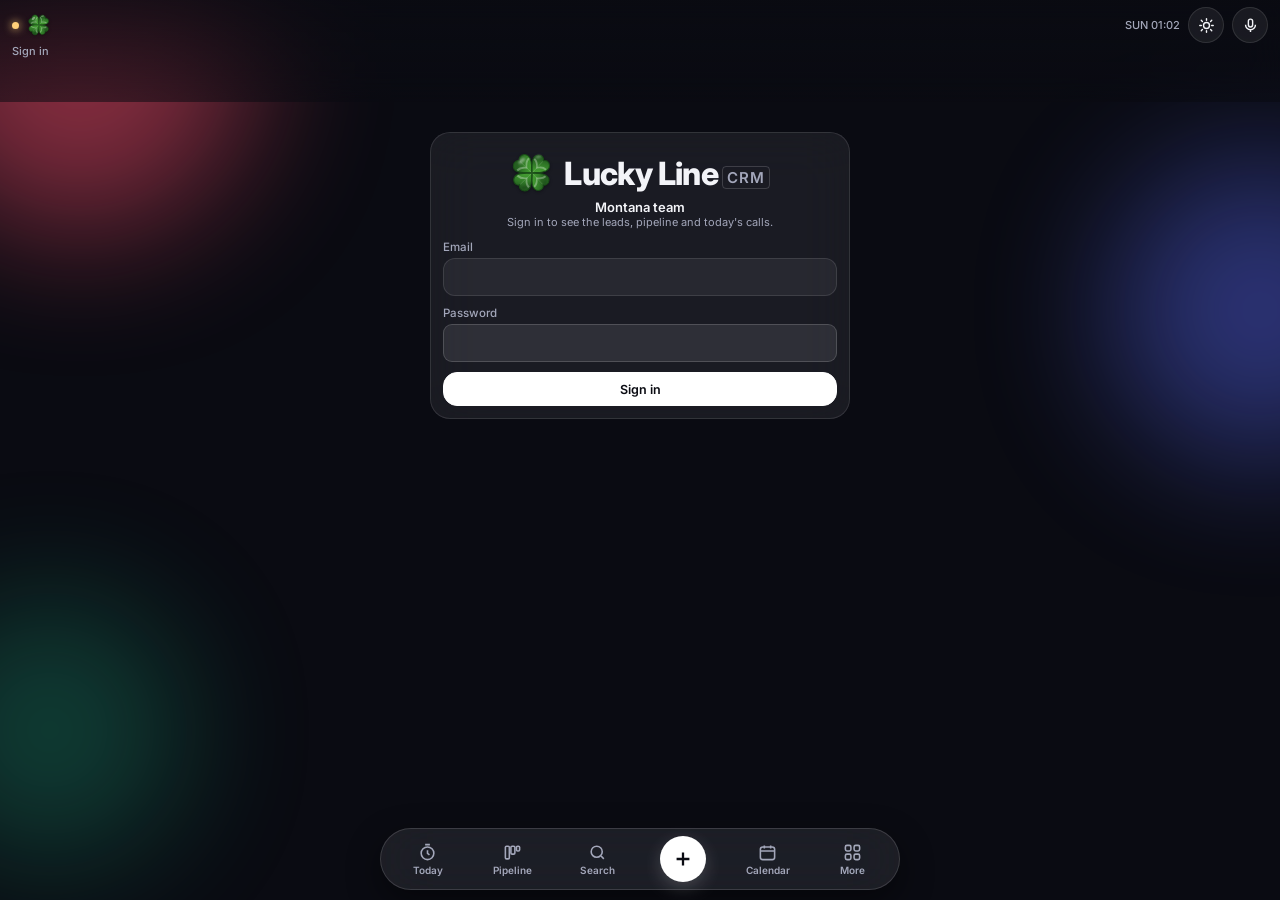
==== commit a794c0e9: "Keep urgency row inside the top bar (no 8px spill over page buttons); drop duplicate right-edge fade" ====
--- a/index.html
+++ b/index.html
@@ -14,6 +14,7 @@
 <link rel="apple-touch-icon" href="icons/icon-180.png">
 <link rel="icon" href="icons/icon-192.png">
 <script>try{const m=localStorage.getItem('llcrm.theme')||'night';if(m==='day'||(m==='auto'&&matchMedia('(prefers-color-scheme: light)').matches))document.documentElement.classList.add('daymode')}catch(e){}</script>
+<script>window.BRAND=/(^|\.)clvrcrm\.com$/.test(location.hostname)?'CLVR':'Lucky Line';if(BRAND==='CLVR'){document.title='CLVR CRM';document.querySelector('meta[name=apple-mobile-web-app-title]')?.setAttribute('content','CLVR')}</script>
 <link rel="stylesheet" href="x.css">
 <link rel="preconnect" href="https://fonts.googleapis.com">
 <link href="https://fonts.googleapis.com/css2?family=Inter:wght@400;500;600&family=JetBrains+Mono:wght@500&display=swap" rel="stylesheet">
@@ -295,6 +296,22 @@
 html.daymode .orbs .tick::before{background:#f4f8f6}
 html.daymode .orbs .tick .tbox{background:#fff}
 @media (prefers-reduced-motion:reduce){.orb.clk i,.orb.clk i::before,.orb.clk i::after{animation:none}}
+/* ---- cross-device fixes (Nov 5) ---- */
+/* url inputs were unstyled, so the link box spilled over the type picker */
+input[type=url]{width:100%;min-height:38px;border-radius:12px;border:1px solid var(--border);background:rgba(255,255,255,.06);padding:8px 10px;outline:none;font-size:13px;color:var(--text)}
+html.daymode input[type=url]{background:#fff}
+/* iPhone zooms the whole page when you tap a box with text under 16px; stop that on phones and iPads */
+@media (pointer:coarse){input,select,textarea{font-size:16px!important}}
+/* urgency row stays inside the top bar so it never sits over page buttons */
+.top .orbs{margin-bottom:0}
+/* narrow phones (most Androids are 360-412 wide): tighter top bar so page titles are not cut off */
+@media (max-width:400px){.toprow{gap:6px}.toprow .ib{width:34px;height:34px}.vt{font-size:14px!important}}
+@media (max-width:370px){.toprow .ib{width:32px;height:32px}.toprow .ib svg{width:16px;height:16px}}
+/* iPads: four stat tiles in one row instead of 3 + 1 */
+@media (min-width:700px){.grid:has(> .stat:nth-child(4):last-child){grid-template-columns:repeat(4,minmax(0,1fr))}}
+/* phones turned sideways: keep buttons clear of the notch */
+.top{padding-left:max(12px,env(safe-area-inset-left));padding-right:max(12px,env(safe-area-inset-right))}
+main{padding-left:max(14px,env(safe-area-inset-left));padding-right:max(14px,env(safe-area-inset-right))}
 </style>
 </head>
 <body>
@@ -368,7 +385,7 @@
 const prClass={Urgent:'red',High:'amber',Normal:'',Low:''};
 
 /* ---------- router ---------- */
-function Login(){status('Sign in');$('#orbs').innerHTML='';V.innerHTML=`<form class="card" id="lg" style="max-width:420px;margin:24px auto"><div class="hero"><svg class="logo" viewBox="15 11 90 90" aria-hidden="true"><defs><radialGradient id="lgm2g" gradientUnits="userSpaceOnUse" cx="42" cy="28" r="80"><stop offset="0" stop-color="#a9dd86"/><stop offset=".3" stop-color="#6fbd4a"/><stop offset=".7" stop-color="#3f962f"/><stop offset="1" stop-color="#245f20"/></radialGradient><filter id="lgm2m" x="-50%" y="-50%" width="200%" height="200%"><feGaussianBlur stdDeviation="1.8"/></filter><clipPath id="lgm2c"><path transform="translate(60 56) rotate(-46) scale(1.0)" d="M0 0 C-4 -6 -17 -15 -19.5 -26 C-21.5 -36 -13 -42 -6 -40.5 C-2.6 -39.6 -0.8 -37.6 0 -35.6 C0.8 -37.6 2.6 -39.6 6 -40.5 C13 -42 21.5 -36 19.5 -26 C17 -15 4 -6 0 0z"/><path transform="translate(60 56) rotate(43) scale(0.96)" d="M0 0 C-4 -6 -17 -15 -19.5 -26 C-21.5 -36 -13 -42 -6 -40.5 C-2.6 -39.6 -0.8 -37.6 0 -35.6 C0.8 -37.6 2.6 -39.6 6 -40.5 C13 -42 21.5 -36 19.5 -26 C17 -15 4 -6 0 0z"/><path transform="translate(60 56) rotate(137) scale(0.93)" d="M0 0 C-4 -6 -17 -15 -19.5 -26 C-21.5 -36 -13 -42 -6 -40.5 C-2.6 -39.6 -0.8 -37.6 0 -35.6 C0.8 -37.6 2.6 -39.6 6 -40.5 C13 -42 21.5 -36 19.5 -26 C17 -15 4 -6 0 0z"/><path transform="translate(60 56) rotate(226) scale(0.98)" d="M0 0 C-4 -6 -17 -15 -19.5 -26 C-21.5 -36 -13 -42 -6 -40.5 C-2.6 -39.6 -0.8 -37.6 0 -35.6 C0.8 -37.6 2.6 -39.6 6 -40.5 C13 -42 21.5 -36 19.5 -26 C17 -15 4 -6 0 0z"/></clipPath></defs><path transform="translate(60 56) rotate(-46) scale(1.0)" d="M0 0 C-4 -6 -17 -15 -19.5 -26 C-21.5 -36 -13 -42 -6 -40.5 C-2.6 -39.6 -0.8 -37.6 0 -35.6 C0.8 -37.6 2.6 -39.6 6 -40.5 C13 -42 21.5 -36 19.5 -26 C17 -15 4 -6 0 0z" fill="url(#lgm2g)" stroke="#1a4d18" stroke-width="2.2" stroke-linejoin="round"/><path transform="translate(60 56) rotate(43) scale(0.96)" d="M0 0 C-4 -6 -17 -15 -19.5 -26 C-21.5 -36 -13 -42 -6 -40.5 C-2.6 -39.6 -0.8 -37.6 0 -35.6 C0.8 -37.6 2.6 -39.6 6 -40.5 C13 -42 21.5 -36 19.5 -26 C17 -15 4 -6 0 0z" fill="url(#lgm2g)" stroke="#1a4d18" stroke-width="2.2" stroke-linejoin="round"/><path transform="translate(60 56) rotate(137) scale(0.93)" d="M0 0 C-4 -6 -17 -15 -19.5 -26 C-21.5 -36 -13 -42 -6 -40.5 C-2.6 -39.6 -0.8 -37.6 0 -35.6 C0.8 -37.6 2.6 -39.6 6 -40.5 C13 -42 21.5 -36 19.5 -26 C17 -15 4 -6 0 0z" fill="url(#lgm2g)" stroke="#1a4d18" stroke-width="2.2" stroke-linejoin="round"/><path transform="translate(60 56) rotate(226) scale(0.98)" d="M0 0 C-4 -6 -17 -15 -19.5 -26 C-21.5 -36 -13 -42 -6 -40.5 C-2.6 -39.6 -0.8 -37.6 0 -35.6 C0.8 -37.6 2.6 -39.6 6 -40.5 C13 -42 21.5 -36 19.5 -26 C17 -15 4 -6 0 0z" fill="url(#lgm2g)" stroke="#1a4d18" stroke-width="2.2" stroke-linejoin="round"/><g clip-path="url(#lgm2c)"><path transform="translate(60 56) rotate(-46) scale(1.0)" d="M-17.5 -23.5 Q-7 -23 0 -12.5 Q7 -23 17.5 -23.5 L16.8 -27.6 Q7 -27.4 0 -17.8 Q-7 -27.4 -16.8 -27.6z" fill="#fff" opacity=".3"/><path transform="translate(60 56) rotate(-46) scale(1.0)" d="M0 -2 L0 -34" stroke="#fff" stroke-width="1.2" opacity=".25"/><path transform="translate(60 56) rotate(43) scale(0.96)" d="M-17.5 -23.5 Q-7 -23 0 -12.5 Q7 -23 17.5 -23.5 L16.8 -27.6 Q7 -27.4 0 -17.8 Q-7 -27.4 -16.8 -27.6z" fill="#fff" opacity=".3"/><path transform="translate(60 56) rotate(43) scale(0.96)" d="M0 -2 L0 -34" stroke="#fff" stroke-width="1.2" opacity=".25"/><path transform="translate(60 56) rotate(137) scale(0.93)" d="M-17.5 -23.5 Q-7 -23 0 -12.5 Q7 -23 17.5 -23.5 L16.8 -27.6 Q7 -27.4 0 -17.8 Q-7 -27.4 -16.8 -27.6z" fill="#fff" opacity=".3"/><path transform="translate(60 56) rotate(137) scale(0.93)" d="M0 -2 L0 -34" stroke="#fff" stroke-width="1.2" opacity=".25"/><path transform="translate(60 56) rotate(226) scale(0.98)" d="M-17.5 -23.5 Q-7 -23 0 -12.5 Q7 -23 17.5 -23.5 L16.8 -27.6 Q7 -27.4 0 -17.8 Q-7 -27.4 -16.8 -27.6z" fill="#fff" opacity=".3"/><path transform="translate(60 56) rotate(226) scale(0.98)" d="M0 -2 L0 -34" stroke="#fff" stroke-width="1.2" opacity=".25"/></g><g fill="#fff" filter="url(#lgm2m)"><ellipse cx="39" cy="31" rx="8" ry="4" transform="rotate(-40 39 31)" opacity=".38"/><ellipse cx="73" cy="23" rx="6" ry="2.8" transform="rotate(-14 73 23)" opacity=".28"/></g><g fill="#000" filter="url(#lgm2m)" opacity=".12"><ellipse cx="82" cy="74" rx="9" ry="5" transform="rotate(35 82 74)"/><ellipse cx="44" cy="86" rx="7" ry="4" transform="rotate(-30 44 86)"/></g></svg><span class="wm"><b>Lucky Line</b><i>CRM</i></span></div><div class="t" style="text-align:center;margin-top:2px">Montana team</div><div class="s" style="text-align:center">Sign in to see the leads, pipeline and today's calls.</div>
+function Login(){status('Sign in');$('#orbs').innerHTML='';V.innerHTML=`<form class="card" id="lg" style="max-width:420px;margin:24px auto"><div class="hero"><svg class="logo" viewBox="15 11 90 90" aria-hidden="true"><defs><radialGradient id="lgm2g" gradientUnits="userSpaceOnUse" cx="42" cy="28" r="80"><stop offset="0" stop-color="#a9dd86"/><stop offset=".3" stop-color="#6fbd4a"/><stop offset=".7" stop-color="#3f962f"/><stop offset="1" stop-color="#245f20"/></radialGradient><filter id="lgm2m" x="-50%" y="-50%" width="200%" height="200%"><feGaussianBlur stdDeviation="1.8"/></filter><clipPath id="lgm2c"><path transform="translate(60 56) rotate(-46) scale(1.0)" d="M0 0 C-4 -6 -17 -15 -19.5 -26 C-21.5 -36 -13 -42 -6 -40.5 C-2.6 -39.6 -0.8 -37.6 0 -35.6 C0.8 -37.6 2.6 -39.6 6 -40.5 C13 -42 21.5 -36 19.5 -26 C17 -15 4 -6 0 0z"/><path transform="translate(60 56) rotate(43) scale(0.96)" d="M0 0 C-4 -6 -17 -15 -19.5 -26 C-21.5 -36 -13 -42 -6 -40.5 C-2.6 -39.6 -0.8 -37.6 0 -35.6 C0.8 -37.6 2.6 -39.6 6 -40.5 C13 -42 21.5 -36 19.5 -26 C17 -15 4 -6 0 0z"/><path transform="translate(60 56) rotate(137) scale(0.93)" d="M0 0 C-4 -6 -17 -15 -19.5 -26 C-21.5 -36 -13 -42 -6 -40.5 C-2.6 -39.6 -0.8 -37.6 0 -35.6 C0.8 -37.6 2.6 -39.6 6 -40.5 C13 -42 21.5 -36 19.5 -26 C17 -15 4 -6 0 0z"/><path transform="translate(60 56) rotate(226) scale(0.98)" d="M0 0 C-4 -6 -17 -15 -19.5 -26 C-21.5 -36 -13 -42 -6 -40.5 C-2.6 -39.6 -0.8 -37.6 0 -35.6 C0.8 -37.6 2.6 -39.6 6 -40.5 C13 -42 21.5 -36 19.5 -26 C17 -15 4 -6 0 0z"/></clipPath></defs><path transform="translate(60 56) rotate(-46) scale(1.0)" d="M0 0 C-4 -6 -17 -15 -19.5 -26 C-21.5 -36 -13 -42 -6 -40.5 C-2.6 -39.6 -0.8 -37.6 0 -35.6 C0.8 -37.6 2.6 -39.6 6 -40.5 C13 -42 21.5 -36 19.5 -26 C17 -15 4 -6 0 0z" fill="url(#lgm2g)" stroke="#1a4d18" stroke-width="2.2" stroke-linejoin="round"/><path transform="translate(60 56) rotate(43) scale(0.96)" d="M0 0 C-4 -6 -17 -15 -19.5 -26 C-21.5 -36 -13 -42 -6 -40.5 C-2.6 -39.6 -0.8 -37.6 0 -35.6 C0.8 -37.6 2.6 -39.6 6 -40.5 C13 -42 21.5 -36 19.5 -26 C17 -15 4 -6 0 0z" fill="url(#lgm2g)" stroke="#1a4d18" stroke-width="2.2" stroke-linejoin="round"/><path transform="translate(60 56) rotate(137) scale(0.93)" d="M0 0 C-4 -6 -17 -15 -19.5 -26 C-21.5 -36 -13 -42 -6 -40.5 C-2.6 -39.6 -0.8 -37.6 0 -35.6 C0.8 -37.6 2.6 -39.6 6 -40.5 C13 -42 21.5 -36 19.5 -26 C17 -15 4 -6 0 0z" fill="url(#lgm2g)" stroke="#1a4d18" stroke-width="2.2" stroke-linejoin="round"/><path transform="translate(60 56) rotate(226) scale(0.98)" d="M0 0 C-4 -6 -17 -15 -19.5 -26 C-21.5 -36 -13 -42 -6 -40.5 C-2.6 -39.6 -0.8 -37.6 0 -35.6 C0.8 -37.6 2.6 -39.6 6 -40.5 C13 -42 21.5 -36 19.5 -26 C17 -15 4 -6 0 0z" fill="url(#lgm2g)" stroke="#1a4d18" stroke-width="2.2" stroke-linejoin="round"/><g clip-path="url(#lgm2c)"><path transform="translate(60 56) rotate(-46) scale(1.0)" d="M-17.5 -23.5 Q-7 -23 0 -12.5 Q7 -23 17.5 -23.5 L16.8 -27.6 Q7 -27.4 0 -17.8 Q-7 -27.4 -16.8 -27.6z" fill="#fff" opacity=".3"/><path transform="translate(60 56) rotate(-46) scale(1.0)" d="M0 -2 L0 -34" stroke="#fff" stroke-width="1.2" opacity=".25"/><path transform="translate(60 56) rotate(43) scale(0.96)" d="M-17.5 -23.5 Q-7 -23 0 -12.5 Q7 -23 17.5 -23.5 L16.8 -27.6 Q7 -27.4 0 -17.8 Q-7 -27.4 -16.8 -27.6z" fill="#fff" opacity=".3"/><path transform="translate(60 56) rotate(43) scale(0.96)" d="M0 -2 L0 -34" stroke="#fff" stroke-width="1.2" opacity=".25"/><path transform="translate(60 56) rotate(137) scale(0.93)" d="M-17.5 -23.5 Q-7 -23 0 -12.5 Q7 -23 17.5 -23.5 L16.8 -27.6 Q7 -27.4 0 -17.8 Q-7 -27.4 -16.8 -27.6z" fill="#fff" opacity=".3"/><path transform="translate(60 56) rotate(137) scale(0.93)" d="M0 -2 L0 -34" stroke="#fff" stroke-width="1.2" opacity=".25"/><path transform="translate(60 56) rotate(226) scale(0.98)" d="M-17.5 -23.5 Q-7 -23 0 -12.5 Q7 -23 17.5 -23.5 L16.8 -27.6 Q7 -27.4 0 -17.8 Q-7 -27.4 -16.8 -27.6z" fill="#fff" opacity=".3"/><path transform="translate(60 56) rotate(226) scale(0.98)" d="M0 -2 L0 -34" stroke="#fff" stroke-width="1.2" opacity=".25"/></g><g fill="#fff" filter="url(#lgm2m)"><ellipse cx="39" cy="31" rx="8" ry="4" transform="rotate(-40 39 31)" opacity=".38"/><ellipse cx="73" cy="23" rx="6" ry="2.8" transform="rotate(-14 73 23)" opacity=".28"/></g><g fill="#000" filter="url(#lgm2m)" opacity=".12"><ellipse cx="82" cy="74" rx="9" ry="5" transform="rotate(35 82 74)"/><ellipse cx="44" cy="86" rx="7" ry="4" transform="rotate(-30 44 86)"/></g></svg><span class="wm"><b>${BRAND}</b><i>CRM</i></span></div><div class="t" style="text-align:center;margin-top:2px">Montana team</div><div class="s" style="text-align:center">Sign in to see the leads, pipeline and today's calls.</div>
   <label class="f">Email</label><input type="email" name="e" autocomplete="username" required><label class="f">Password</label><input type="password" name="p" autocomplete="current-password" required style="width:100%;min-height:38px;border-radius:9px;border:1px solid var(--border2);background:var(--panel2);padding:8px 10px;color:var(--text)">
   <div class="s" id="lerr" style="color:var(--red);margin-top:8px"></div><div class="btns"><button class="b p f" type="submit">Sign in</button></div></form>`;
   $('#lg').onsubmit=async e=>{e.preventDefault();const f=Object.fromEntries(new FormData(e.target));$('#lerr').textContent='';const {data,error}=await sb.auth.signInWithPassword({email:f.e.trim(),password:f.p});if(error){$('#lerr').textContent='That email or password is not right';return}session=data.session;await checkAccess();$('#live').classList.remove('off');$('#signout').style.display='grid';location.hash='today';go();setTimeout(refreshOrbs,800)}}
@@ -378,11 +395,12 @@
   const m=h.match(/^(job|inspect|contact|invoice|thread)-(.+)$/);if(m){v=m[1]+'X';arg=m[2]}
   document.querySelectorAll('.nav a').forEach(a=>a.classList.toggle('on',a.dataset.v===(v.replace('X',''))||(v==='jobX'&&a.dataset.v==='pipeline')||(a.dataset.v==='more'&&!['today','pipeline','add','calendar','jobX','search','contactX'].includes(v))));
   $('#backBtn').style.display=['today','pipeline','calendar','more','search'].includes(v)?'none':'grid';
-  const vt=Object.assign({pipeline:'Pipeline',people:'People',search:'Search',add:'New lead',inspect:'Inspect',jobX:'Job',inspectX:'Inspection',contactX:'Contact'},window.XTITLES||{})[v];$('#title').innerHTML=vt?`<span class="vt">${vt}</span>`:'<span class="wm"><b>Lucky Line</b><i>CRM</i></span>';
+  const vt=Object.assign({pipeline:'Pipeline',people:'People',search:'Search',add:'New lead',inspect:'Inspect',jobX:'Job',inspectX:'Inspection',contactX:'Contact'},window.XTITLES||{})[v];$('#title').innerHTML=vt?`<span class="vt">${vt}</span>`:'<span class="wm"><b>'+BRAND+'</b><i>CRM</i></span>';
   clearInterval(window._tick);$('#scroll').scrollTop=0;
   argR[v]?argR[v](arg):(routes[v]||Today)();
 }
 addEventListener('hashchange',go);
+addEventListener('keydown',e=>{if(e.key==='Escape'){window.closeText&&closeText();window.closeNotes&&closeNotes()}});
 
 function guard(fnc){return async(...a)=>{try{await fnc(...a)}catch(e){if(/Not a Juicy CRM team member/.test(e.message||'')){V.innerHTML=`<div class="card"><div class="t">This login is switched off</div><div class="s" style="margin-top:6px">You're signed in as ${esc(session&&session.email||'someone else')}. Sign out and sign in with your own login.</div><div class="btns"><button class="b p keep" onclick="signOut()">Sign out</button></div></div>`;status('Switched off');return}V.innerHTML=`<div class="card"><div class="t">Can't reach your database right now</div><div class="s" style="margin-top:6px">${esc(e.message==='offline'?'Open this page in Claude (signed in as Justin) so it can use your Supabase connection.':e.message)}</div><div class="btns"><button class="b p keep" onclick="go()">Try again</button></div></div>`;status('Offline')}}}
 
@@ -391,8 +409,8 @@
 function ago(ms){const m=Math.round(Math.abs(ms)/60000);if(m<60)return m+'M';const h=Math.round(m/60);if(h<48)return h+'H';return Math.round(h/24)+'D'}
 function drawOrbs(d){const items=[];const t=now();
   (d.proposals||[]).forEach(p=>{const due=p.proposal_due_at?new Date(p.proposal_due_at).getTime():t;items.push({href:'#job-'+p.id,label:first(p.contact)||first(p.title),due,p:1})});
-  (d.tasks||[]).forEach(x=>{if(!items.find(i=>i.href==='#job-'+x.job_id))items.push({href:x.job_id?'#job-'+x.job_id:'#today',label:first(x.contact)||first(x.title),due:new Date(x.due_at).getTime()})});
-  (d.upcoming||[]).slice(0,4).forEach(x=>items.push({href:x.job_id?'#job-'+x.job_id:'#today',label:first(x.contact)||first(x.title),due:new Date(x.due_at).getTime(),future:1}));
+  (d.tasks||[]).forEach(x=>{if(!x.job_id||!items.find(i=>i.href==='#job-'+x.job_id))items.push({href:x.job_id?'#job-'+x.job_id:x.contact_id?'#contact-'+x.contact_id:'#today',label:first(x.contact)||first(x.title),due:new Date(x.due_at).getTime()})});
+  (d.upcoming||[]).slice(0,4).forEach(x=>items.push({href:x.job_id?'#job-'+x.job_id:x.contact_id?'#contact-'+x.contact_id:'#today',label:first(x.contact)||first(x.title),due:new Date(x.due_at).getTime(),future:1}));
   items.sort((a,b)=>a.due-b.due);
   // one palette: tiers red → yellow → green, never mixed
   items.forEach(i=>{const ms=i.due-t;const win=i.p?36e5:864e5;i.ms=ms;i.fill=ms<0?1:Math.max(.04,Math.min(1,1-ms/win));i.tier=ms<0?0:i.fill>=.5?1:2});
@@ -692,10 +710,10 @@
   $('#live').classList.toggle('off',!mcp);if(mcp){go();setTimeout(refreshOrbs,1500);setInterval(refreshOrbs,60000)}else status('Not connected: open in Claude to load your data')});
 if('serviceWorker' in navigator&&location.protocol==='https:'&&!window.claude)navigator.serviceWorker.register('sw.js').catch(()=>{});
 </script>
-<script src="x-core.js"></script>
-<script src="x-job.js"></script>
-<script src="x-voice.js"></script>
-<script src="x-stats.js"></script>
+<script src="x-core.js?v=20261105c"></script>
+<script src="x-job.js?v=20261105c"></script>
+<script src="x-voice.js?v=20261105c"></script>
+<script src="x-stats.js?v=20261105c"></script>
 <script>
 /* ---------- day / night ---------- */
 const SUN='<circle cx="12" cy="12" r="4.2"/><path d="M12 2.5v2.2M12 19.3v2.2M4.6 4.6l1.6 1.6M17.8 17.8l1.6 1.6M2.5 12h2.2M19.3 12h2.2M4.6 19.4l1.6-1.6M17.8 6.2l1.6-1.6"/>',MOON='<path d="M20 14.5A8 8 0 0 1 9.5 4a8 8 0 1 0 10.5 10.5z"/>';
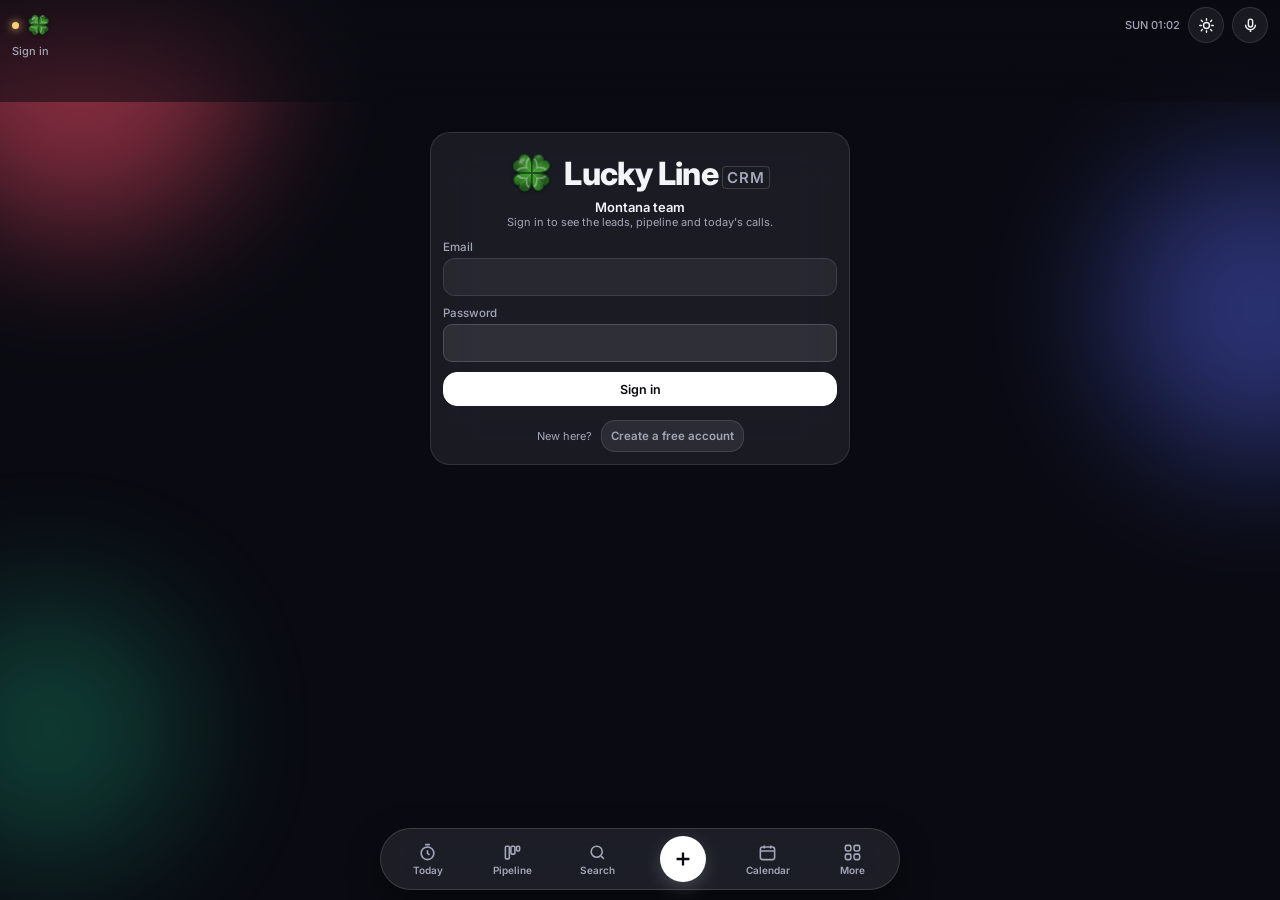
==== commit a18c20f6: "Public sign-up with Justin's approval Login gets 'Create a free account'. New accounts wait on a pen" ====
--- a/index.html
+++ b/index.html
@@ -196,6 +196,7 @@
 body.ro .chk,body.ro .nav a.plus,body.ro button.b,body.ro #rflBtn,body.ro a[href^="#inspect-"],body.ro a.b.p[href^="#job-"]:not(.keep){display:none!important}
 body.ro input:not([type=search]):not([type=email]):not([type=password]),body.ro select,body.ro textarea{pointer-events:none;opacity:.75}
 body.ro .ro-note{display:block!important}
+body.cr .cr-note{display:block!important}
 .nx{display:block;margin-top:6px;font-size:12px;line-height:1.4;color:var(--text);white-space:pre-wrap;overflow-wrap:anywhere;cursor:pointer;text-align:left;background:none;border:0;padding:0;font-family:inherit;width:100%}
 .nx b{font-weight:600;color:var(--muted);font-size:10px;letter-spacing:.06em;text-transform:uppercase;display:block;margin-bottom:2px}
 .nx>span{display:-webkit-box;-webkit-line-clamp:3;-webkit-box-orient:vertical;overflow:hidden}
@@ -224,7 +225,7 @@
 .b.big{min-height:48px;font-size:14.5px;width:100%}
 .sendurl{display:block;overflow-wrap:anywhere;font-size:12px;padding:8px 10px;border-radius:10px;background:rgba(255,255,255,.06);margin-top:8px}
 body.ro button.b.keep{display:inline-flex!important}
-.ro-note{display:none;font:600 11px Inter;color:var(--amber);margin:0 4px 10px}
+.ro-note,.cr-note{display:none;font:600 11px Inter;color:var(--amber);margin:0 4px 10px}
 
 /* ===== Day mode (white background). Toggle: sun/moon button in the top bar. ===== */
 html.daymode{--bg:#f4f6f9;--panel:rgba(255,255,255,.82);--panel2:#fff;--border:rgba(15,23,42,.09);--border2:rgba(15,23,42,.16);--text:#0f1520;--muted:#5b6476;--faint:#8a93a5;--accent:#0f9d63;--accent-bg:rgba(15,157,99,.1);--red:#e11d48;--red-bg:rgba(225,29,72,.08);--amber:#b7791f;--amber-bg:rgba(183,121,31,.1);--green:#0f9d63;--green-bg:rgba(15,157,99,.1);color-scheme:light}
@@ -320,7 +321,7 @@
  <a class="ib" id="backBtn" href="#today" aria-label="Back" style="display:none"><svg viewBox="0 0 24 24" fill="none" stroke="currentColor" stroke-width="2"><path d="M15 6l-6 6 6 6"/></svg></a>
  <div class="brand"><span class="dot off" id="live"></span><svg class="logo" viewBox="15 11 90 90" aria-hidden="true"><defs><radialGradient id="lgm1g" gradientUnits="userSpaceOnUse" cx="42" cy="28" r="80"><stop offset="0" stop-color="#a9dd86"/><stop offset=".3" stop-color="#6fbd4a"/><stop offset=".7" stop-color="#3f962f"/><stop offset="1" stop-color="#245f20"/></radialGradient><filter id="lgm1m" x="-50%" y="-50%" width="200%" height="200%"><feGaussianBlur stdDeviation="1.8"/></filter><clipPath id="lgm1c"><path transform="translate(60 56) rotate(-46) scale(1.0)" d="M0 0 C-4 -6 -17 -15 -19.5 -26 C-21.5 -36 -13 -42 -6 -40.5 C-2.6 -39.6 -0.8 -37.6 0 -35.6 C0.8 -37.6 2.6 -39.6 6 -40.5 C13 -42 21.5 -36 19.5 -26 C17 -15 4 -6 0 0z"/><path transform="translate(60 56) rotate(43) scale(0.96)" d="M0 0 C-4 -6 -17 -15 -19.5 -26 C-21.5 -36 -13 -42 -6 -40.5 C-2.6 -39.6 -0.8 -37.6 0 -35.6 C0.8 -37.6 2.6 -39.6 6 -40.5 C13 -42 21.5 -36 19.5 -26 C17 -15 4 -6 0 0z"/><path transform="translate(60 56) rotate(137) scale(0.93)" d="M0 0 C-4 -6 -17 -15 -19.5 -26 C-21.5 -36 -13 -42 -6 -40.5 C-2.6 -39.6 -0.8 -37.6 0 -35.6 C0.8 -37.6 2.6 -39.6 6 -40.5 C13 -42 21.5 -36 19.5 -26 C17 -15 4 -6 0 0z"/><path transform="translate(60 56) rotate(226) scale(0.98)" d="M0 0 C-4 -6 -17 -15 -19.5 -26 C-21.5 -36 -13 -42 -6 -40.5 C-2.6 -39.6 -0.8 -37.6 0 -35.6 C0.8 -37.6 2.6 -39.6 6 -40.5 C13 -42 21.5 -36 19.5 -26 C17 -15 4 -6 0 0z"/></clipPath></defs><path transform="translate(60 56) rotate(-46) scale(1.0)" d="M0 0 C-4 -6 -17 -15 -19.5 -26 C-21.5 -36 -13 -42 -6 -40.5 C-2.6 -39.6 -0.8 -37.6 0 -35.6 C0.8 -37.6 2.6 -39.6 6 -40.5 C13 -42 21.5 -36 19.5 -26 C17 -15 4 -6 0 0z" fill="url(#lgm1g)" stroke="#1a4d18" stroke-width="2.2" stroke-linejoin="round"/><path transform="translate(60 56) rotate(43) scale(0.96)" d="M0 0 C-4 -6 -17 -15 -19.5 -26 C-21.5 -36 -13 -42 -6 -40.5 C-2.6 -39.6 -0.8 -37.6 0 -35.6 C0.8 -37.6 2.6 -39.6 6 -40.5 C13 -42 21.5 -36 19.5 -26 C17 -15 4 -6 0 0z" fill="url(#lgm1g)" stroke="#1a4d18" stroke-width="2.2" stroke-linejoin="round"/><path transform="translate(60 56) rotate(137) scale(0.93)" d="M0 0 C-4 -6 -17 -15 -19.5 -26 C-21.5 -36 -13 -42 -6 -40.5 C-2.6 -39.6 -0.8 -37.6 0 -35.6 C0.8 -37.6 2.6 -39.6 6 -40.5 C13 -42 21.5 -36 19.5 -26 C17 -15 4 -6 0 0z" fill="url(#lgm1g)" stroke="#1a4d18" stroke-width="2.2" stroke-linejoin="round"/><path transform="translate(60 56) rotate(226) scale(0.98)" d="M0 0 C-4 -6 -17 -15 -19.5 -26 C-21.5 -36 -13 -42 -6 -40.5 C-2.6 -39.6 -0.8 -37.6 0 -35.6 C0.8 -37.6 2.6 -39.6 6 -40.5 C13 -42 21.5 -36 19.5 -26 C17 -15 4 -6 0 0z" fill="url(#lgm1g)" stroke="#1a4d18" stroke-width="2.2" stroke-linejoin="round"/><g clip-path="url(#lgm1c)"><path transform="translate(60 56) rotate(-46) scale(1.0)" d="M-17.5 -23.5 Q-7 -23 0 -12.5 Q7 -23 17.5 -23.5 L16.8 -27.6 Q7 -27.4 0 -17.8 Q-7 -27.4 -16.8 -27.6z" fill="#fff" opacity=".3"/><path transform="translate(60 56) rotate(-46) scale(1.0)" d="M0 -2 L0 -34" stroke="#fff" stroke-width="1.2" opacity=".25"/><path transform="translate(60 56) rotate(43) scale(0.96)" d="M-17.5 -23.5 Q-7 -23 0 -12.5 Q7 -23 17.5 -23.5 L16.8 -27.6 Q7 -27.4 0 -17.8 Q-7 -27.4 -16.8 -27.6z" fill="#fff" opacity=".3"/><path transform="translate(60 56) rotate(43) scale(0.96)" d="M0 -2 L0 -34" stroke="#fff" stroke-width="1.2" opacity=".25"/><path transform="translate(60 56) rotate(137) scale(0.93)" d="M-17.5 -23.5 Q-7 -23 0 -12.5 Q7 -23 17.5 -23.5 L16.8 -27.6 Q7 -27.4 0 -17.8 Q-7 -27.4 -16.8 -27.6z" fill="#fff" opacity=".3"/><path transform="translate(60 56) rotate(137) scale(0.93)" d="M0 -2 L0 -34" stroke="#fff" stroke-width="1.2" opacity=".25"/><path transform="translate(60 56) rotate(226) scale(0.98)" d="M-17.5 -23.5 Q-7 -23 0 -12.5 Q7 -23 17.5 -23.5 L16.8 -27.6 Q7 -27.4 0 -17.8 Q-7 -27.4 -16.8 -27.6z" fill="#fff" opacity=".3"/><path transform="translate(60 56) rotate(226) scale(0.98)" d="M0 -2 L0 -34" stroke="#fff" stroke-width="1.2" opacity=".25"/></g><g fill="#fff" filter="url(#lgm1m)"><ellipse cx="39" cy="31" rx="8" ry="4" transform="rotate(-40 39 31)" opacity=".38"/><ellipse cx="73" cy="23" rx="6" ry="2.8" transform="rotate(-14 73 23)" opacity=".28"/></g><g fill="#000" filter="url(#lgm1m)" opacity=".12"><ellipse cx="82" cy="74" rx="9" ry="5" transform="rotate(35 82 74)"/><ellipse cx="44" cy="86" rx="7" ry="4" transform="rotate(-30 44 86)"/></g></svg><span id="title"></span></div><span class="mono" id="clockTop" style="font-size:10.5px;color:var(--muted);letter-spacing:.06em"></span>
  <button class="ib" id="signout" aria-label="Sign out" style="display:none" onclick="signOut()"><svg viewBox="0 0 24 24" fill="none" stroke="currentColor" stroke-width="2"><path d="M15 4h4v16h-4M10 8l-4 4 4 4M6 12h11"/></svg></button><button class="ib thm" id="thmBtn" aria-label="Switch day or night" onclick="toggleTheme()"><svg viewBox="0 0 24 24" fill="none" stroke="currentColor" stroke-width="2" stroke-linecap="round"><g id="thmIco"></g></svg></button><button class="ib" id="micBtn" aria-label="Voice command" onclick="startVoice()"><svg viewBox="0 0 24 24" fill="none" stroke="currentColor" stroke-width="2"><rect x="9" y="3" width="6" height="11" rx="3"/><path d="M5 11a7 7 0 0014 0M12 18v3"/></svg></button> </div><div class="status" id="status">Connecting…</div><div class="orbs" id="orbs" aria-label="Most urgent"></div></div>
-<div id="scroll"><main><div class="ro-note">View only. Ask Justin to make changes.</div><div id="view"></div></main></div>
+<div id="scroll"><main><div class="ro-note">View only. Ask Justin to make changes.</div><div class="cr-note">You can add leads, contacts, estimates and proposals. Only Justin can change or delete existing ones.</div><div id="view"></div></main></div>
 <nav class="nav"><div>
  <a href="#today" data-v="today"><svg viewBox="0 0 24 24" fill="none" stroke="currentColor" stroke-width="2"><circle cx="12" cy="13" r="8"/><path d="M12 9v4l2.5 2M9 2h6"/></svg>Today</a>
  <a href="#pipeline" data-v="pipeline"><svg viewBox="0 0 24 24" fill="none" stroke="currentColor" stroke-width="2"><rect x="3" y="4" width="5" height="16" rx="1.5"/><rect x="10" y="4" width="5" height="10" rx="1.5"/><rect x="17" y="4" width="4" height="6" rx="1.5"/></svg>Pipeline</a>
@@ -389,7 +390,7 @@
   <label class="f">Email</label><input type="email" name="e" autocomplete="username" required><label class="f">Password</label><input type="password" name="p" autocomplete="current-password" required style="width:100%;min-height:38px;border-radius:9px;border:1px solid var(--border2);background:var(--panel2);padding:8px 10px;color:var(--text)">
   <div class="s" id="lerr" style="color:var(--red);margin-top:8px"></div><div class="btns"><button class="b p f" type="submit">Sign in</button></div></form>`;
   $('#lg').onsubmit=async e=>{e.preventDefault();const f=Object.fromEntries(new FormData(e.target));$('#lerr').textContent='';const {data,error}=await sb.auth.signInWithPassword({email:f.e.trim(),password:f.p});if(error){$('#lerr').textContent='That email or password is not right';return}session=data.session;await checkAccess();$('#live').classList.remove('off');$('#signout').style.display='grid';location.hash='today';go();setTimeout(refreshOrbs,800)}}
-async function checkAccess(){if(!hosted||!session)return;try{const r=await sb.rpc('crm_run',{stmts:['select crm.my_access() as a']});const a=r.data&&r.data[0]&&r.data[0].a;const ed=!!(a&&a.editor);if(a&&a.name)window.MYNAME=String(a.name).split(' ')[0];if(a&&a.name&&(!location.hash||location.hash==='#today'))go();document.body.classList.toggle('ro',!ed);if(a&&!a.member){status('Your login is switched off. Ask Justin.')}}catch(e){}}
+async function checkAccess(){if(!hosted||!session)return;try{const r=await sb.rpc('crm_run',{stmts:['select crm.my_access() as a']});const a=r.data&&r.data[0]&&r.data[0].a;const ed=!!(a&&a.editor);if(a&&a.name)window.MYNAME=String(a.name).split(' ')[0];if(a&&a.name&&(!location.hash||location.hash==='#today'))go();const cr=!ed&&!!(a&&a.creator);document.body.classList.toggle('ro',!ed&&!cr);document.body.classList.toggle('cr',cr);if(a&&!a.member){status('Your login is switched off. Ask Justin.')}}catch(e){}}
 window.signOut=async()=>{document.body.classList.remove('ro');await sb.auth.signOut();session=null;$('#signout').style.display='none';go()};
 function go(){if(hosted&&!session){Login();return}const routes=Object.assign({today:Today,pipeline:Pipeline,people:People,search:Search,add:AddLead,inspect:InspectPick},window.XROUTES||{});const argR=Object.assign({jobX:Job,inspectX:Inspect,contactX:Contact},...Object.entries(window.XARGROUTES||{}).map(([k,f])=>({[k+'X']:f})));const h=(location.hash||'#today').slice(1);let v=h,arg=null;
   const m=h.match(/^(job|inspect|contact|invoice|thread)-(.+)$/);if(m){v=m[1]+'X';arg=m[2]}
@@ -714,6 +715,7 @@
 <script src="x-job.js?v=20261105c"></script>
 <script src="x-voice.js?v=20261105c"></script>
 <script src="x-stats.js?v=20261105c"></script>
+<script src="x-signup.js?v=20261105d"></script>
 <script>
 /* ---------- day / night ---------- */
 const SUN='<circle cx="12" cy="12" r="4.2"/><path d="M12 2.5v2.2M12 19.3v2.2M4.6 4.6l1.6 1.6M17.8 17.8l1.6 1.6M2.5 12h2.2M19.3 12h2.2M4.6 19.4l1.6-1.6M17.8 6.2l1.6-1.6"/>',MOON='<path d="M20 14.5A8 8 0 0 1 9.5 4a8 8 0 1 0 10.5 10.5z"/>';
--- a/x.css
+++ b/x.css
@@ -104,3 +104,11 @@
 .clvchips{display:flex;gap:6px;overflow-x:auto;padding:6px 0;flex:none;scrollbar-width:none}.clvchips::-webkit-scrollbar{display:none}
 .clvchips .b{flex:none;white-space:nowrap}
 .clvin{display:flex;gap:8px;flex:none;padding-top:6px}.clvin input{min-width:0;font-size:16px}
+
+#vidsheet{position:fixed;inset:0;z-index:98;display:none;background:rgba(0,0,0,.7);backdrop-filter:blur(6px);-webkit-backdrop-filter:blur(6px)}
+#vidsheet.on{display:flex;align-items:center;justify-content:center;padding:max(10px,env(safe-area-inset-top)) 10px max(10px,env(safe-area-inset-bottom))}
+#vidsheet .pn{width:100%;max-width:520px;max-height:100%;display:flex;flex-direction:column;gap:8px;background:rgba(12,16,22,.97);border:1px solid rgba(255,255,255,.12);border-radius:22px;padding:12px}
+#vidsheet .hd{display:flex;align-items:center;gap:10px}
+#vidsheet video{width:100%;flex:1 1 auto;min-height:0;max-height:calc(100dvh - 150px);object-fit:contain;background:#06080c;border-radius:14px;aspect-ratio:9/16}
+#vidsheet .s{text-align:center;color:var(--muted,#9aa59a)}
+html.daymode #vidsheet .pn{background:rgba(255,255,255,.98);border-color:rgba(15,23,42,.1)}
